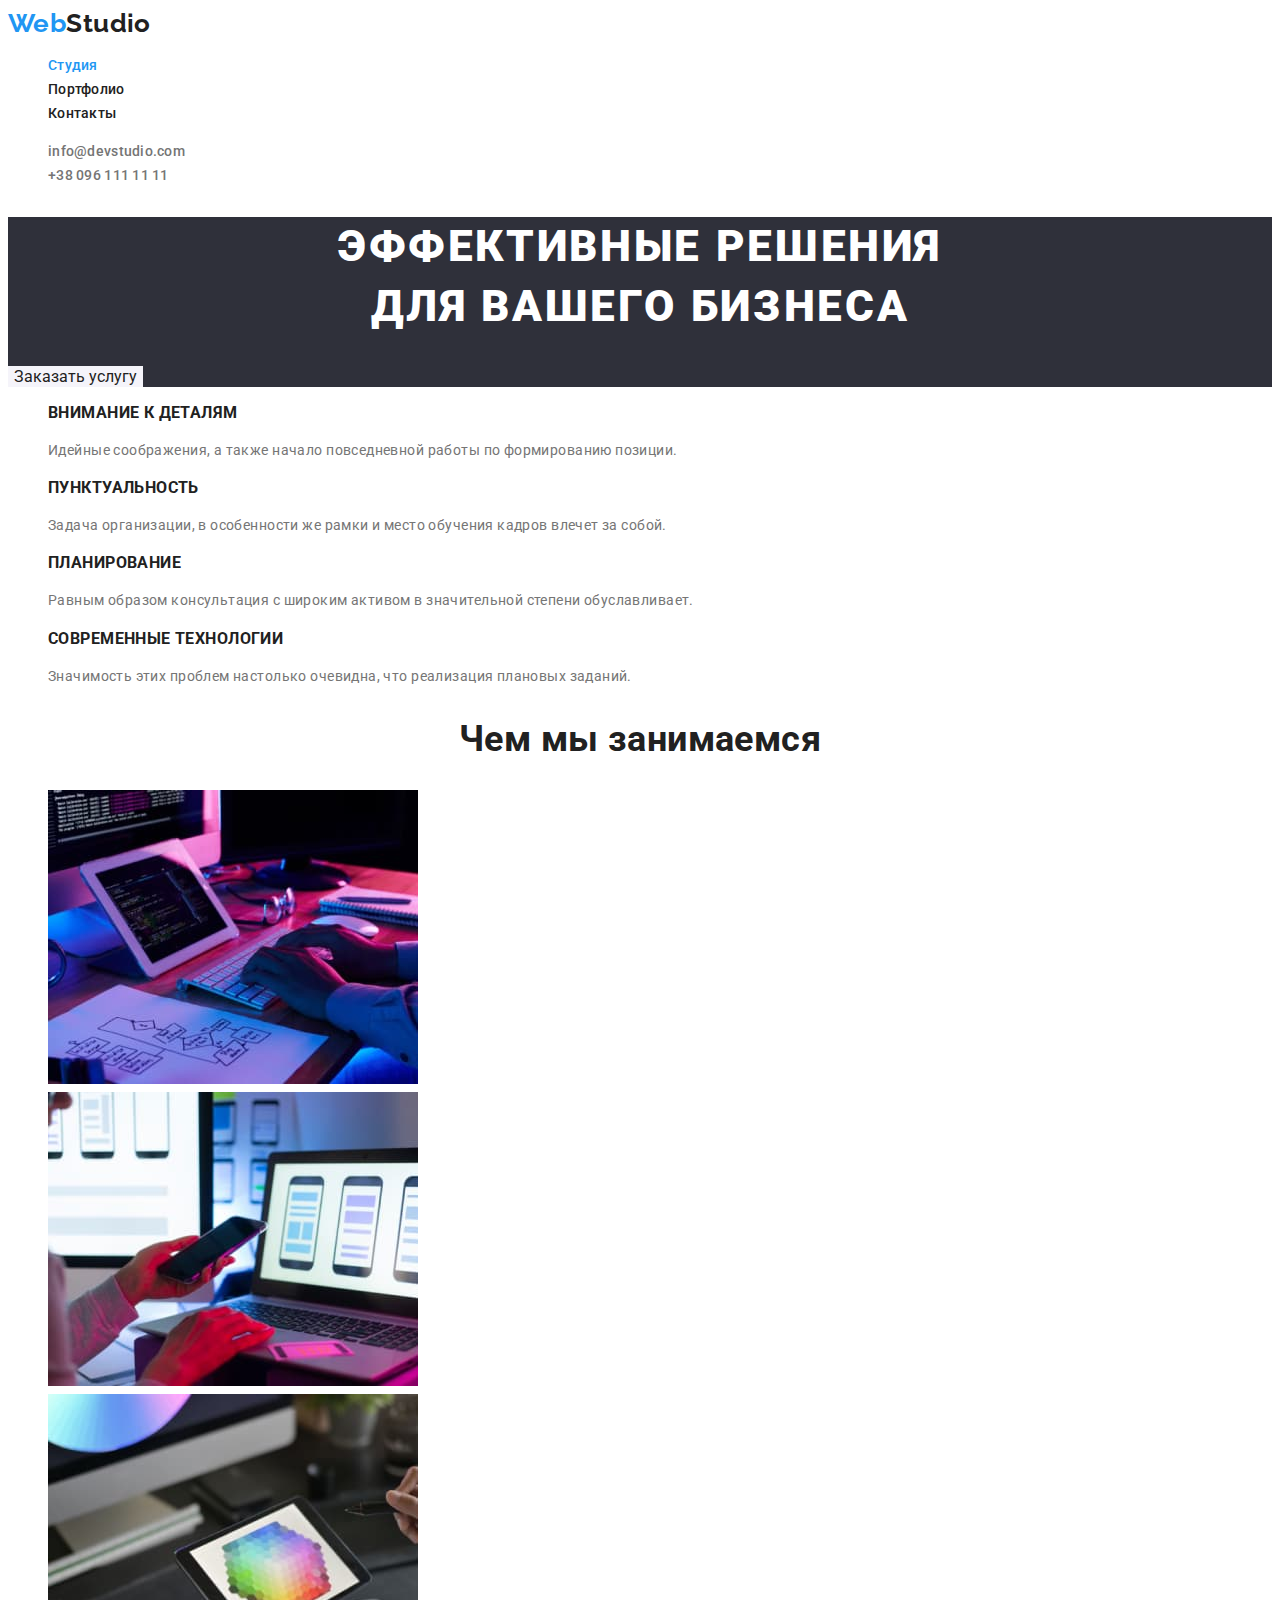
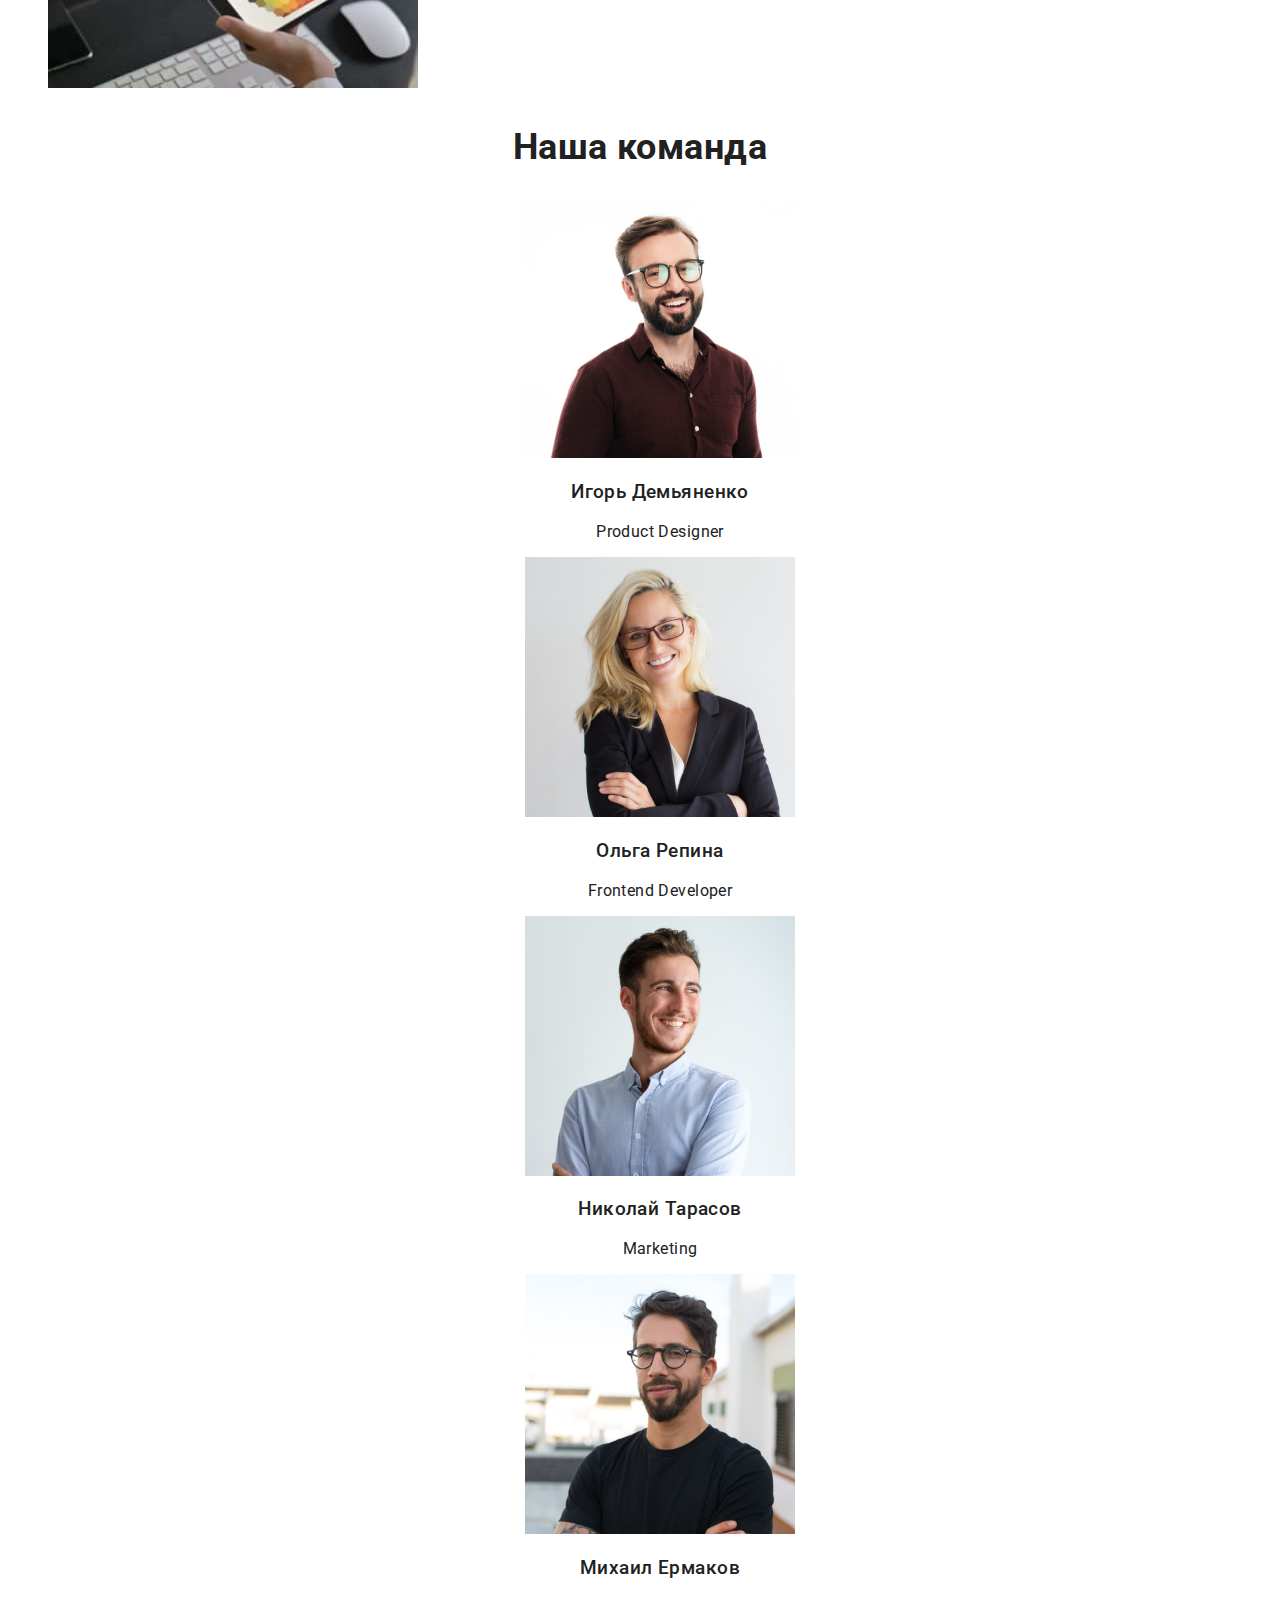
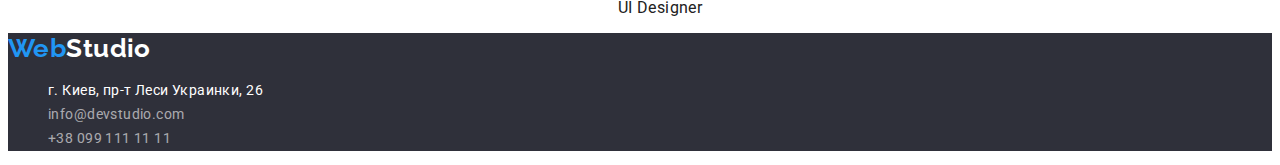
==== index.html @ 856bc5a0 "V_1" ====
<!DOCTYPE html>
<html lang="ru">
<head>
    <meta charset="UTF-8">
    <meta http-equiv="X-UA-Compatible" content="IE=edge">
    <meta name="viewport" content="width=device-width, initial-scale=1.0">
    <link rel="stylesheet" href="https://cdnjs.cloudflare.com/ajax/libs/modern-normalize/1.0.0/modern-normalize.min.css"
          integrity="sha512-ISS7cAi1PEhQ8jnbJpJZMd29NlhNj4AWYyLOSp2CE/CsHxTCu+r+t0D2yoJudVrd0/8fTVPUVDzY5Tvli75u/g=="
          crossorigin="anonymous" />
    <link rel="preconnect" href="https://fonts.gstatic.com">
    <link href="https://fonts.googleapis.com/css2?family=Raleway:wght@700&family=Roboto:wght@400;500;700;900&display=swap"
        rel="stylesheet">
    <link rel="stylesheet" href="./css/styles.css" />
    <title>Главная</title>
</head>

<body>
    <header class="site-nav"> <!-- Шапка страницы -->
        <nav> <!-- Навигация -->
            <a class="logo" href="./index.html">
                Web<span class="logo-title">Studio</span>
            </a>
            <ul class="list">
                <li><a class="link current" href="./">Студия</a></li>
                <li><a class="link" href="./portfolio.html">Портфолио</a></li>
                <li><a class="link" href="./">Контакты</a></li>
            </ul>
        </nav>
        
        <ul class="contact list">
            <li><a class="link" href="mailto:info@devstudio.com">info@devstudio.com</a></li>
            <li><a class="link" href="tel:+380961111111">+38 096 111 11 11</a></li>
        </ul>
    </header>

    <div> <!--Герой-->
        <section class="hero">
            <h1 class="hero-title">Эффективные решения<br>для вашего бизнеса</h1>
            <button class="btn btn-main" type="button">Заказать услугу</button>
        </section>
    </div>
      
    <!-- Уникальный контент страницы -->
    <main>
        <section class="section"> <!--Особенности-->       
            <h2 class="section-title visually-hidden">Особенности</h2>
            <!--С помощью стилей потом скроем-->
            <ul class="feature-list list">
                <li>
                    <h3 class="title">Внимание к деталям</h3>
                    <p>Идейные соображения, а также
                        начало повседневной работы по
                        формированию позиции.
                    </p>
                </li>
                <li>
                    <h3 class="title">Пунктуальность</h3>
                    <p>Задача организации, в особенности
                        же рамки и место обучения кадров
                        влечет за собой.
                    </p>
                </li>
                <li>
                    <h3 class="title">Планирование</h3>
                    <p>Равным образом консультация с
                        широким активом в значительной
                        степени обуславливает.
                    </p>
                </li>
                <li>
                    <h3 class="title">Современные технологии</h3>
                    <p>Значимость этих проблем настолько
                        очевидна, что реализация плановых
                        заданий.
                    </p>
                </li>
            </ul>
        </section>
        
        <section class="section"> <!--Чем мы занимаемся-->
            <h2 class="section-title">Чем мы занимаемся</h2>
            <ul class="list"> <!--class="doing-list"-->
                <li>
                    <img src="./images/main/dev.jpg" alt="Разработка" width="370">
                </li>
                <li>
                    <img src="./images/main/mob.jpg" alt="Отладка" width="370">
                </li>
                <li>
                    <img src="./images/main/dis.jpg" alt="Дизайн" width="370">
                </li>
            </ul>
        </section>
        
        <section class="section"> <!--Наша команда-->
            <h2 class="section-title">Наша команда</h2>
            <ul class="team-list  list">
                <li>
                    <img src="./images/main/product_designer.jpg" alt="Игорь Демьяненко Product Designer" width="270">
                    <h3 class="title">Игорь Демьяненко</h3>
                    <p>Product Designer</p>
                </li>
                <li>
                    <img src="./images/main/frontend_developer.jpg" alt="Ольга Репина Frontend Developer" width="270">
                    <h3 class="title">Ольга Репина</h3>
                    <p>Frontend Developer</p>
                </li>
                <li>
                    <img src="./images/main/marketing.jpg" alt="Николай Тарасов Marketing" width="270">
                    <h3 class="title">Николай Тарасов</h3>
                    <p>Marketing</p>
                </li>
                <li>
                    <img src="./images/main/ui_designer.jpg" alt="Михаил Ермаков UI Designer" width="270">
                    <h3 class="title">Михаил Ермаков</h3>
                    <p>UI Designer</p>
                </li>
            </ul>
        </section>
    </main>

    <!-- Подвал страницы -->
    <footer class="footer">
        <a class="logo" href="./index.html">
            Web<span class="footer-logo-title">Studio</span>
        </a>
        <address class="addr-title">
            <ul class="list">
                <li>г. Киев, пр-т Леси Украинки, 26</li>
                <li><a class="link foot-link" href="mailto:info@devstudio.com">info@devstudio.com</a></li>
                <li><a class="link foot-link" href="tel:+380991111111">+38 099 111 11 11</a></li>
            </ul>
        </address>
    </footer>
</body>
</html>
---- css/styles.css ----
/* основной цвет текста #212121 */
/* вторичный цвет текста #757575 */
/* белый цвет на Кнопке #FFFFFF */
/* акцент #2196F3 */
/* вторичный цвет фона #F5F4FA */
:root {
  --primary-text-color: #212121;
  --hero-text-color: #ffffff;
  --hero-bg-color: #2f303a;
  --secondary-text-color: #757575;
  --accent-color: #2196f3;
  --secondary-bg-color: #f5f4fa;
}

/* Основное тело страницы */
body {
  background-color: #ffffff;
  font-family: 'Roboto', sans-serif;
  font-style: normal;
  font-weight: 400;
  font-size: 14px;
  line-height: 1.71;
  letter-spacing: 0.03em;
  color: var(--primary-text-color);
}
/* Списки без стандартных точек */
.list {
  list-style: none;
}
/* визуальное скрытие */
.visually-hidden {
  position: absolute !important;
  clip: rect(1px 1px 1px 1px);
  clip: rect(1px, 1px, 1px, 1px);
  padding: 0 !important;
  border: 0 !important;
  height: 1px !important;
  width: 1px !important;
  overflow: hidden;
}

/* logo */
.logo {
  text-decoration: none;
  font-family: 'Raleway', sans-serif;
  font-weight: 700;
  font-size: 26px;
  line-height: 1.19;
  color: var(--accent-color);
}
.logo-title {
  color: var(--primary-text-color);
}

/* Навигация */
.site-nav .link {
  text-decoration: none;
  font-weight: 500;
  line-height: 1.14;
  letter-spacing: 0.02em;
  color: var(--primary-text-color);
}
.site-nav .current,
.site-nav .link:hover,
.site-nav .link:focus {
  color: var(--accent-color);
}
/* contacts */
.contact .link {
  color: var(--secondary-text-color);
}

/* hero */
.hero {
  background-color: var(--hero-bg-color);
}
.hero-title {
  font-weight: 900;
  font-size: 44px;
  line-height: 1.36;
  text-align: center;
  letter-spacing: 0.06em;
  text-transform: uppercase;
  color: var(--hero-text-color);
}
/* button */
.btn {
  background-color: var(--secondary-bg-color);
  font-family: inherit;
  font-size: 16px;
  display: flex;
  align-items: center;
  text-align: center;
  color: var(--primary-text-color);
  border: none;
}
.btn:hover,
.btn:focus {
  background-color: var(--accent-color);
  color: var(--hero-text-color);
  cursor: pointer;
}
.btn .btn-main {
  font-weight: 700;
  line-height: 1.87;
  letter-spacing: 0.06em;
}
.btn .btn-portfolio {
  font-weight: 500;
  line-height: 1.62;
}

/* section */
.section-title {
  font-weight: 700;
  font-size: 36px;
  line-height: 1.17;
  text-align: center;
  color: var(--primary-text-color);
}

/* features */
.feature-list {
  color: var(--secondary-text-color);
}
.feature-list .title {
  font-weight: 700;
  /*font-size: 14px;*/
  line-height: 1.14;
  text-transform: uppercase;
  color: var(--primary-text-color);
}

/* team */
.team-list {
  font-size: 16px;
  line-height: 1.19;
  text-align: center;
}
.team-list .title {
  font-weight: 500;
  color: var(--primary-text-color);
}
/* порфолио карточки*/
.portfolio-list {
  font-size: 16px;
  line-height: 1.875;
  color: var(--secondary-text-color);
}
.portfolio-list .title {
  font-weight: 700;
  font-size: 18px;
  line-height: 2;
  letter-spacing: 0.06em;
  color: var(--primary-text-color);
}

/* footer */
.footer {
  background-color: var(--hero-bg-color);
}
.footer-logo-title {
  color: var(--hero-text-color);
}
.footer .addr-title {
  color: var(--hero-text-color);
  font-style: normal;
}
.footer .foot-link {
  text-decoration: none;
  color: rgba(255, 255, 255, 0.6);
}
.addr-title .link:hover,
.addr-title .link:focus {
  color: var(--accent-color);
}
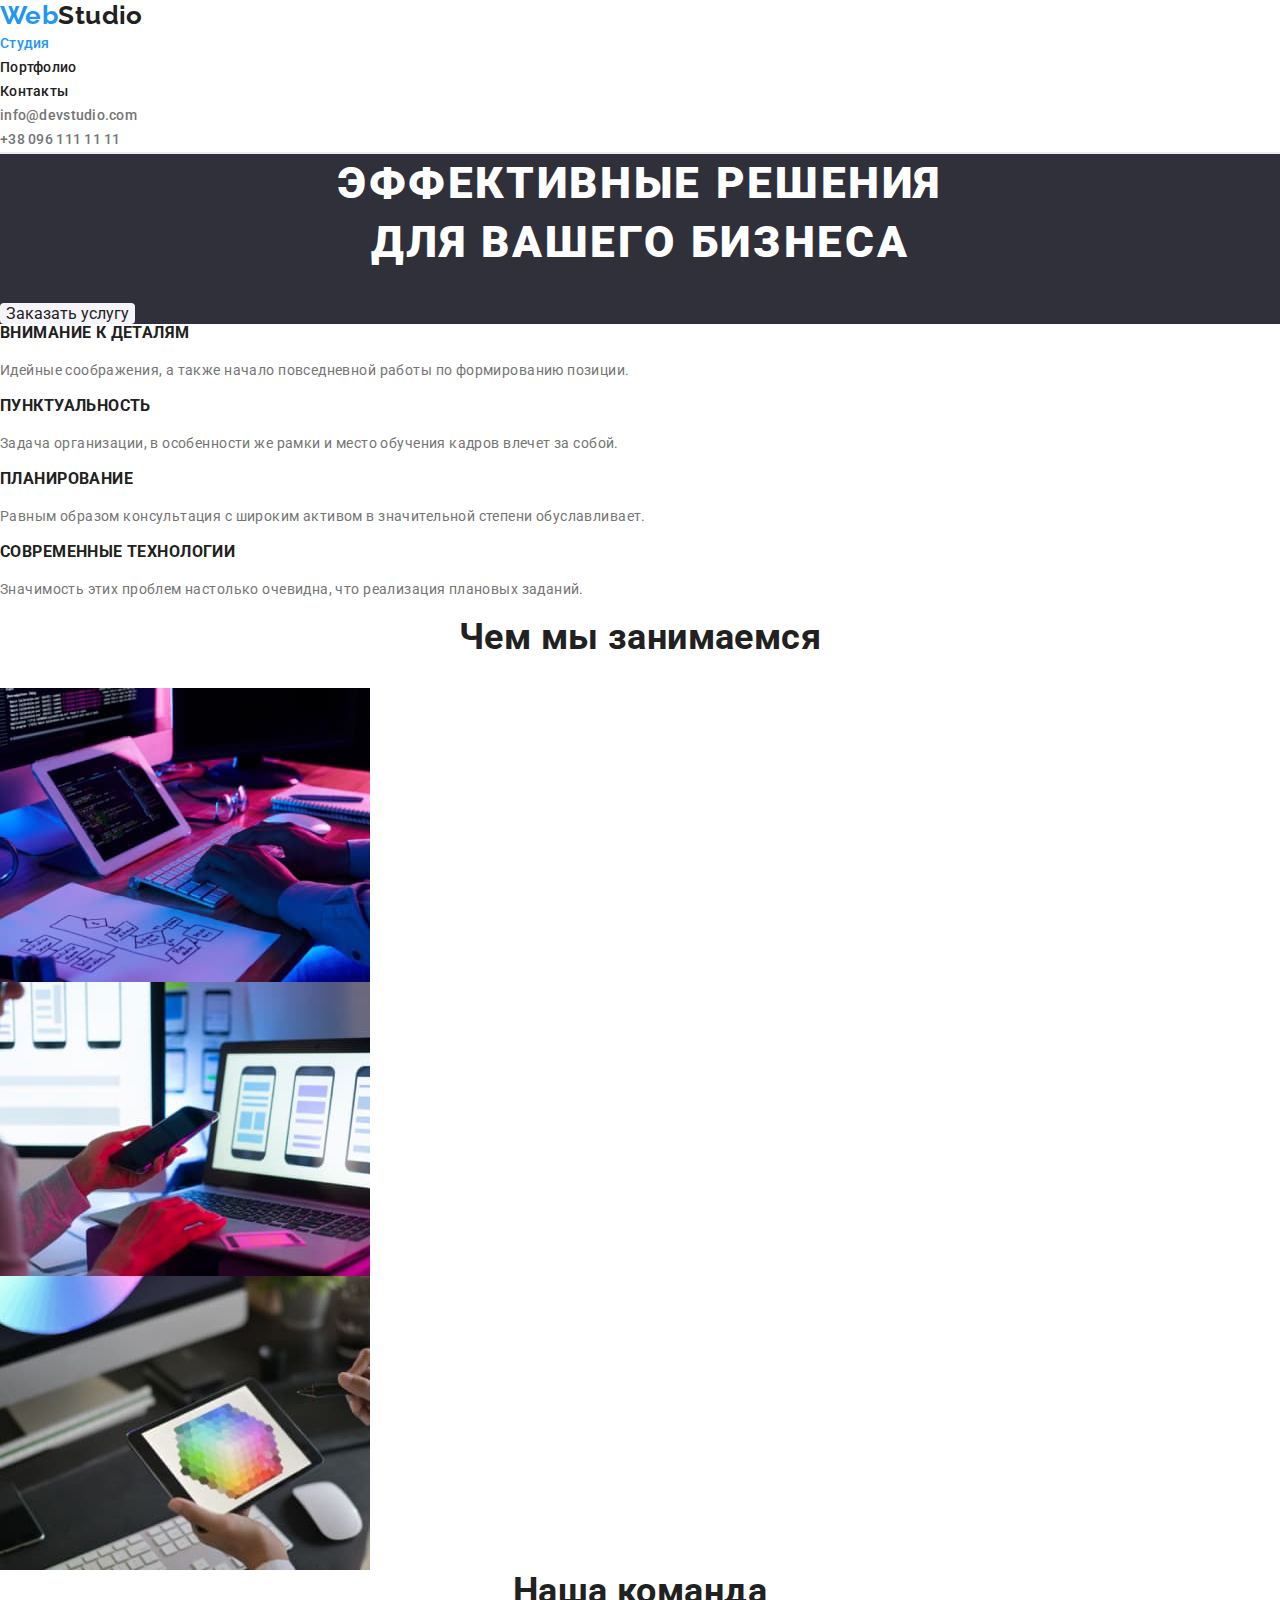
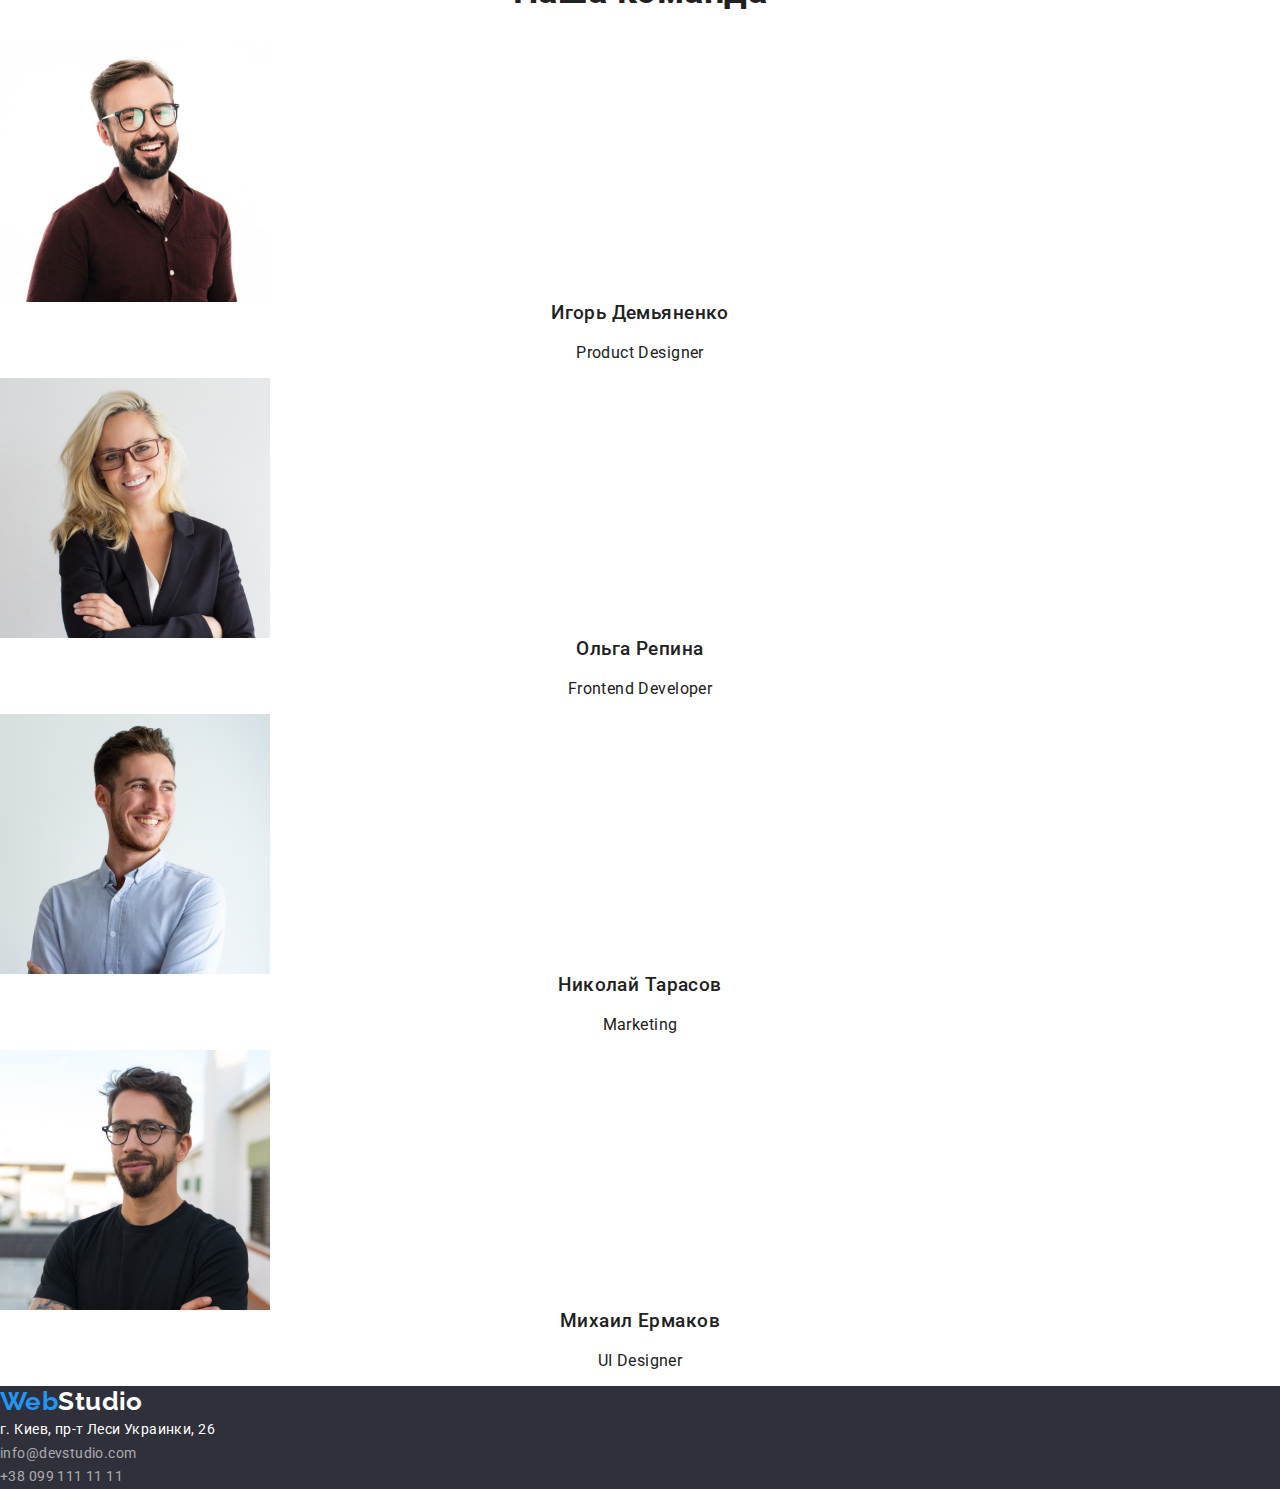
==== commit 7f688994: "Добавляет контейнер" ====
--- a/index.html
+++ b/index.html
@@ -16,121 +16,137 @@
 
 <body>
     <header class="site-nav"> <!-- Шапка страницы -->
-        <nav> <!-- Навигация -->
-            <a class="logo" href="./index.html">
-                Web<span class="logo-title">Studio</span>
-            </a>
-            <ul class="list">
-                <li><a class="link current" href="./">Студия</a></li>
-                <li><a class="link" href="./portfolio.html">Портфолио</a></li>
-                <li><a class="link" href="./">Контакты</a></li>
+        <div class="container">
+            <nav> <!-- Навигация -->
+                <a class="logo" href="./index.html">
+                    Web<span class="logo-title">Studio</span>
+                </a>
+                <ul class="list">
+                    <li><a class="link current" href="./">Студия</a></li>
+                    <li><a class="link" href="./portfolio.html">Портфолио</a></li>
+                    <li><a class="link" href="./">Контакты</a></li>
+                </ul>
+            </nav>
+            
+            <ul class="contact list">
+                <li><a class="link" href="mailto:info@devstudio.com">info@devstudio.com</a></li>
+                <li><a class="link" href="tel:+380961111111">+38 096 111 11 11</a></li>
             </ul>
-        </nav>
-        
-        <ul class="contact list">
-            <li><a class="link" href="mailto:info@devstudio.com">info@devstudio.com</a></li>
-            <li><a class="link" href="tel:+380961111111">+38 096 111 11 11</a></li>
-        </ul>
+        </div>    
+        <div class="line"></div>
     </header>
+    
 
-    <div> <!--Герой-->
+    <!--<div class="container">--> <!--Герой-->
         <section class="hero">
-            <h1 class="hero-title">Эффективные решения<br>для вашего бизнеса</h1>
-            <button class="btn btn-main" type="button">Заказать услугу</button>
+            <div class="container">
+                <h1 class="hero-title">Эффективные решения<br>для вашего бизнеса</h1>
+                <button class="btn btn-main" type="button">Заказать услугу</button>
+            </div>
+            
         </section>
-    </div>
+    <!--</div> -->
       
     <!-- Уникальный контент страницы -->
     <main>
         <section class="section"> <!--Особенности-->       
-            <h2 class="section-title visually-hidden">Особенности</h2>
-            <!--С помощью стилей потом скроем-->
-            <ul class="feature-list list">
-                <li>
-                    <h3 class="title">Внимание к деталям</h3>
-                    <p>Идейные соображения, а также
-                        начало повседневной работы по
-                        формированию позиции.
-                    </p>
-                </li>
-                <li>
-                    <h3 class="title">Пунктуальность</h3>
-                    <p>Задача организации, в особенности
-                        же рамки и место обучения кадров
-                        влечет за собой.
-                    </p>
-                </li>
-                <li>
-                    <h3 class="title">Планирование</h3>
-                    <p>Равным образом консультация с
-                        широким активом в значительной
-                        степени обуславливает.
-                    </p>
-                </li>
-                <li>
-                    <h3 class="title">Современные технологии</h3>
-                    <p>Значимость этих проблем настолько
-                        очевидна, что реализация плановых
-                        заданий.
-                    </p>
-                </li>
-            </ul>
+            <div class="container">
+                <h2 class="section-title visually-hidden">Особенности</h2>
+                <!--С помощью стилей потом скроем-->
+                <ul class="feature-list list">
+                    <li>
+                        <h3 class="title">Внимание к деталям</h3>
+                        <p>Идейные соображения, а также
+                            начало повседневной работы по
+                            формированию позиции.
+                        </p>
+                    </li>
+                    <li>
+                        <h3 class="title">Пунктуальность</h3>
+                        <p>Задача организации, в особенности
+                            же рамки и место обучения кадров
+                            влечет за собой.
+                        </p>
+                    </li>
+                    <li>
+                        <h3 class="title">Планирование</h3>
+                        <p>Равным образом консультация с
+                            широким активом в значительной
+                            степени обуславливает.
+                        </p>
+                    </li>
+                    <li>
+                        <h3 class="title">Современные технологии</h3>
+                        <p>Значимость этих проблем настолько
+                            очевидна, что реализация плановых
+                            заданий.
+                        </p>
+                    </li>
+                </ul>
+            </div>
         </section>
         
         <section class="section"> <!--Чем мы занимаемся-->
-            <h2 class="section-title">Чем мы занимаемся</h2>
-            <ul class="list"> <!--class="doing-list"-->
-                <li>
-                    <img src="./images/main/dev.jpg" alt="Разработка" width="370">
-                </li>
-                <li>
-                    <img src="./images/main/mob.jpg" alt="Отладка" width="370">
-                </li>
-                <li>
-                    <img src="./images/main/dis.jpg" alt="Дизайн" width="370">
-                </li>
-            </ul>
+            <div class="container">
+                <h2 class="section-title">Чем мы занимаемся</h2>
+                <ul class="list">
+                    <!--class="doing-list"-->
+                    <li>
+                        <img src="./images/main/dev.jpg" alt="Разработка" width="370">
+                    </li>
+                    <li>
+                        <img src="./images/main/mob.jpg" alt="Отладка" width="370">
+                    </li>
+                    <li>
+                        <img src="./images/main/dis.jpg" alt="Дизайн" width="370">
+                    </li>
+                </ul>
+            </div>
         </section>
         
-        <section class="section"> <!--Наша команда-->
-            <h2 class="section-title">Наша команда</h2>
-            <ul class="team-list  list">
-                <li>
-                    <img src="./images/main/product_designer.jpg" alt="Игорь Демьяненко Product Designer" width="270">
-                    <h3 class="title">Игорь Демьяненко</h3>
-                    <p>Product Designer</p>
-                </li>
-                <li>
-                    <img src="./images/main/frontend_developer.jpg" alt="Ольга Репина Frontend Developer" width="270">
-                    <h3 class="title">Ольга Репина</h3>
-                    <p>Frontend Developer</p>
-                </li>
-                <li>
-                    <img src="./images/main/marketing.jpg" alt="Николай Тарасов Marketing" width="270">
-                    <h3 class="title">Николай Тарасов</h3>
-                    <p>Marketing</p>
-                </li>
-                <li>
-                    <img src="./images/main/ui_designer.jpg" alt="Михаил Ермаков UI Designer" width="270">
-                    <h3 class="title">Михаил Ермаков</h3>
-                    <p>UI Designer</p>
-                </li>
-            </ul>
+        <section class="section container"> <!--Наша команда-->
+            <div>
+                <h2 class="section-title">Наша команда</h2>
+                <ul class="team-list  list">
+                    <li>
+                        <img src="./images/main/product_designer.jpg" alt="Игорь Демьяненко Product Designer" width="270">
+                        <h3 class="title">Игорь Демьяненко</h3>
+                        <p>Product Designer</p>
+                    </li>
+                    <li>
+                        <img src="./images/main/frontend_developer.jpg" alt="Ольга Репина Frontend Developer" width="270">
+                        <h3 class="title">Ольга Репина</h3>
+                        <p>Frontend Developer</p>
+                    </li>
+                    <li>
+                        <img src="./images/main/marketing.jpg" alt="Николай Тарасов Marketing" width="270">
+                        <h3 class="title">Николай Тарасов</h3>
+                        <p>Marketing</p>
+                    </li>
+                    <li>
+                        <img src="./images/main/ui_designer.jpg" alt="Михаил Ермаков UI Designer" width="270">
+                        <h3 class="title">Михаил Ермаков</h3>
+                        <p>UI Designer</p>
+                    </li>
+                </ul>
+            </div>
         </section>
     </main>
 
     <!-- Подвал страницы -->
     <footer class="footer">
-        <a class="logo" href="./index.html">
-            Web<span class="footer-logo-title">Studio</span>
-        </a>
-        <address class="addr-title">
-            <ul class="list">
-                <li>г. Киев, пр-т Леси Украинки, 26</li>
-                <li><a class="link foot-link" href="mailto:info@devstudio.com">info@devstudio.com</a></li>
-                <li><a class="link foot-link" href="tel:+380991111111">+38 099 111 11 11</a></li>
-            </ul>
-        </address>
+        <div class="container">
+            <a class="logo" href="./index.html">
+                Web<span class="footer-logo-title">Studio</span>
+            </a>
+            <address class="addr-title">
+                <ul class="list">
+                    <li>г. Киев, пр-т Леси Украинки, 26</li>
+                    <li><a class="link foot-link" href="mailto:info@devstudio.com">info@devstudio.com</a></li>
+                    <li><a class="link foot-link" href="tel:+380991111111">+38 099 111 11 11</a></li>
+                </ul>
+            </address>
+        </div>
     </footer>
 </body>
 </html>--- a/css/styles.css
+++ b/css/styles.css
@@ -3,6 +3,18 @@
 /* белый цвет на Кнопке #FFFFFF */
 /* акцент #2196F3 */
 /* вторичный цвет фона #F5F4FA */
+
+/* Рекомендуется всегда подключать */
+/*Стили для box-sizing которые стоит использовать по-умолчанию*/
+html{
+  box-sizing: border-box
+}
+*,
+*::before,
+*::after{
+  box-sizing: inherit;
+}
+/* Переменные */
 :root {
   --primary-text-color: #212121;
   --hero-text-color: #ffffff;
@@ -10,10 +22,12 @@
   --secondary-text-color: #757575;
   --accent-color: #2196f3;
   --secondary-bg-color: #f5f4fa;
+  --line-color: #ECECEC;
 }
 
 /* Основное тело страницы */
 body {
+  margin: 0; /*Удаляет стандартный маржин 8пх*/
   background-color: #ffffff;
   font-family: 'Roboto', sans-serif;
   font-style: normal;
@@ -22,11 +36,34 @@
   line-height: 1.71;
   letter-spacing: 0.03em;
   color: var(--primary-text-color);
-}
+
+}
+/* Стандартный набор стилей для картинок */
+img {
+  display: block;
+  max-width: 100%;
+  height: auto;
+
+  /* Стили для обнуления верхних отступов у элементов */
+}
+h1, h2, h3, h4, h5, h6, p {
+	margin-top: 0;
+}
+
 /* Списки без стандартных точек */
+/*Класс для обнуления базовых свойств у списков (ul)*/
 .list {
-  list-style: none;
-}
+	list-style: none;
+	padding-left: 0;
+	margin: 0;
+}
+
+/*Класс для обнуления базовых свойств у ссылок*/
+.link {
+	text-decoration: none;
+	color: inherit;
+}
+
 /* визуальное скрытие */
 .visually-hidden {
   position: absolute !important;
@@ -39,6 +76,12 @@
   overflow: hidden;
 }
 
+.container{
+  width: 1200;
+  margin-left: auto;
+  margin-right: auto;
+  /*margin: 0 auto;*/ /*альтернатива двум предыдущим записям*/
+}
 /* logo */
 .logo {
   text-decoration: none;
@@ -62,23 +105,29 @@
 }
 .site-nav .current,
 .site-nav .link:hover,
-.site-nav .link:focus {
+.site-nav .link:focus,
+.addr-title .link:hover,
+.addr-title .link:focus {
   color: var(--accent-color);
 }
 /* contacts */
 .contact .link {
   color: var(--secondary-text-color);
 }
-
+/* line */
+.line{
+  border: 1px solid var(--line-color);
+}
 /* hero */
 .hero {
+  text-align: center;
   background-color: var(--hero-bg-color);
 }
 .hero-title {
   font-weight: 900;
   font-size: 44px;
   line-height: 1.36;
-  text-align: center;
+  /*text-align: center;*/
   letter-spacing: 0.06em;
   text-transform: uppercase;
   color: var(--hero-text-color);
@@ -90,9 +139,11 @@
   font-size: 16px;
   display: flex;
   align-items: center;
-  text-align: center;
-  color: var(--primary-text-color);
+  /*text-align: center;*/
+  color: var(--primary-text-color);
+  /*position: absolute;*/
   border: none;
+  border-radius: 4px;
 }
 .btn:hover,
 .btn:focus {
@@ -125,7 +176,6 @@
 }
 .feature-list .title {
   font-weight: 700;
-  /*font-size: 14px;*/
   line-height: 1.14;
   text-transform: uppercase;
   color: var(--primary-text-color);
@@ -170,7 +220,3 @@
   text-decoration: none;
   color: rgba(255, 255, 255, 0.6);
 }
-.addr-title .link:hover,
-.addr-title .link:focus {
-  color: var(--accent-color);
-}
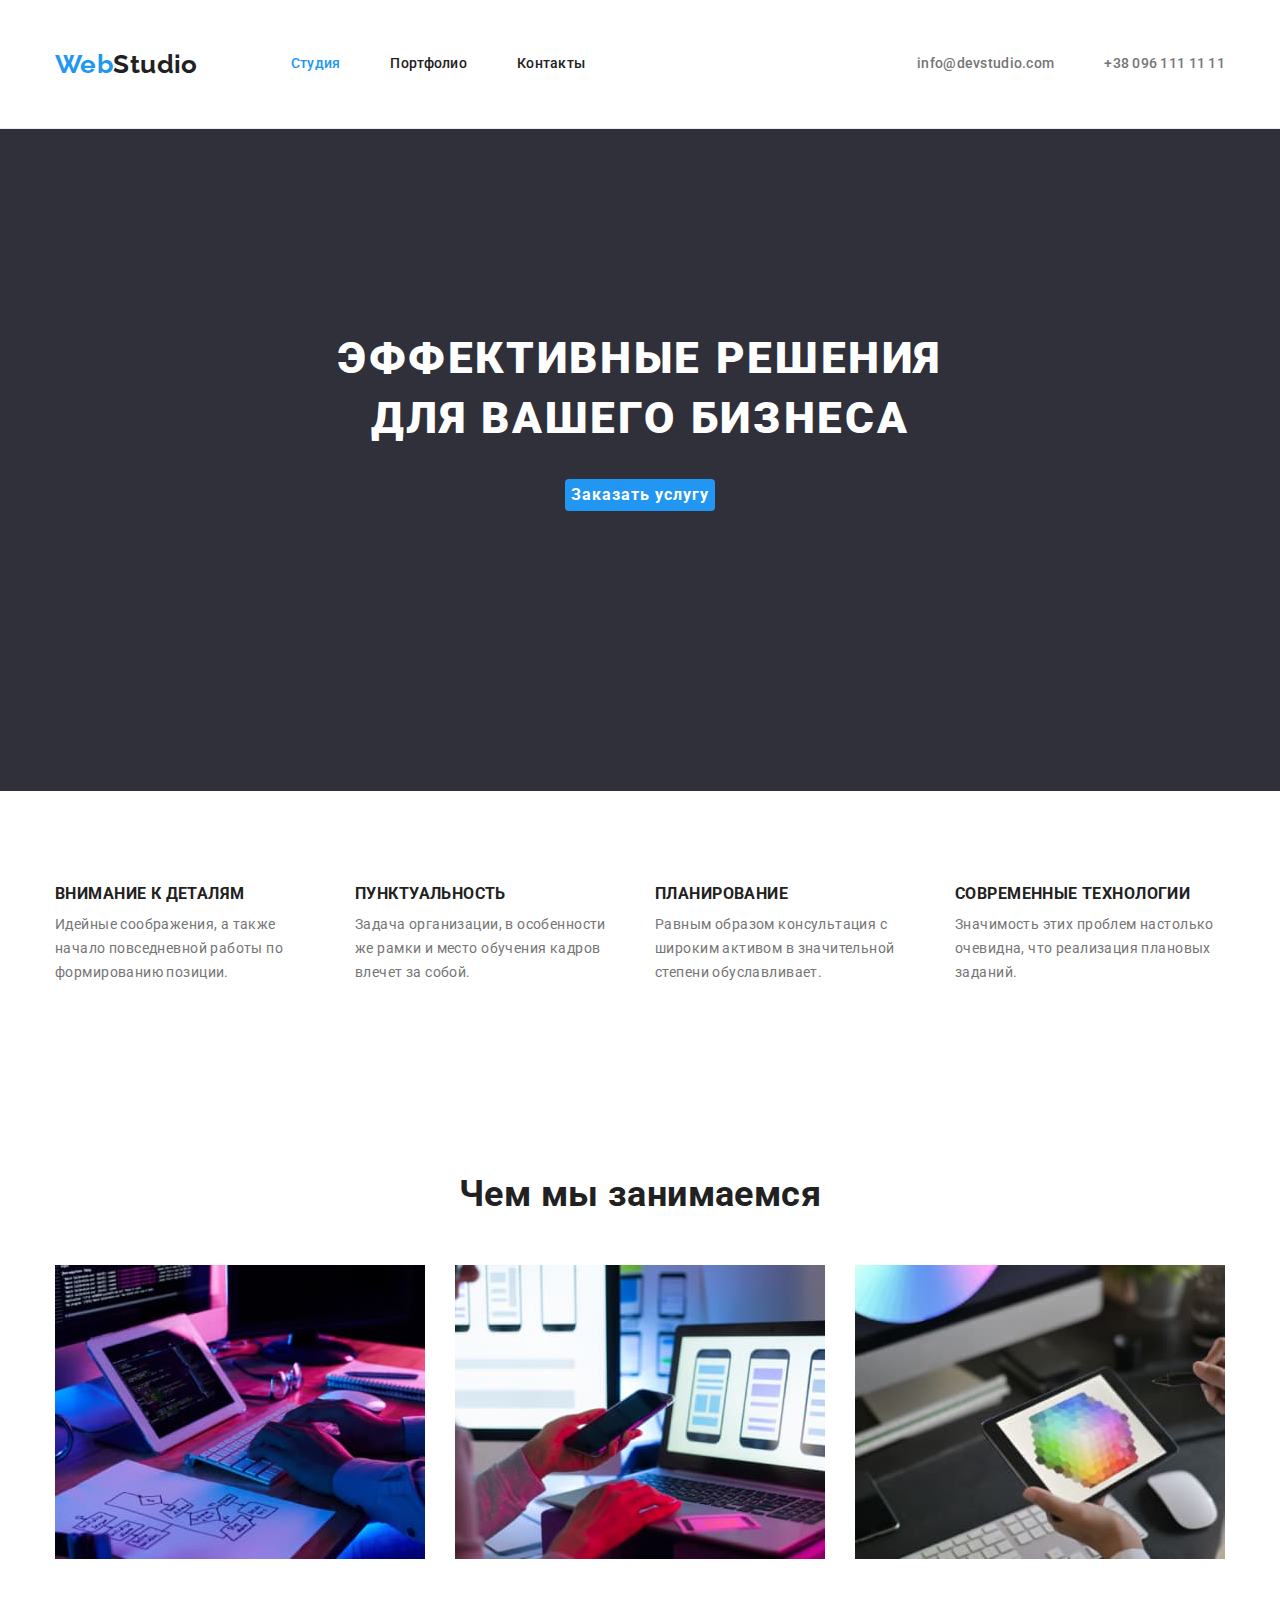
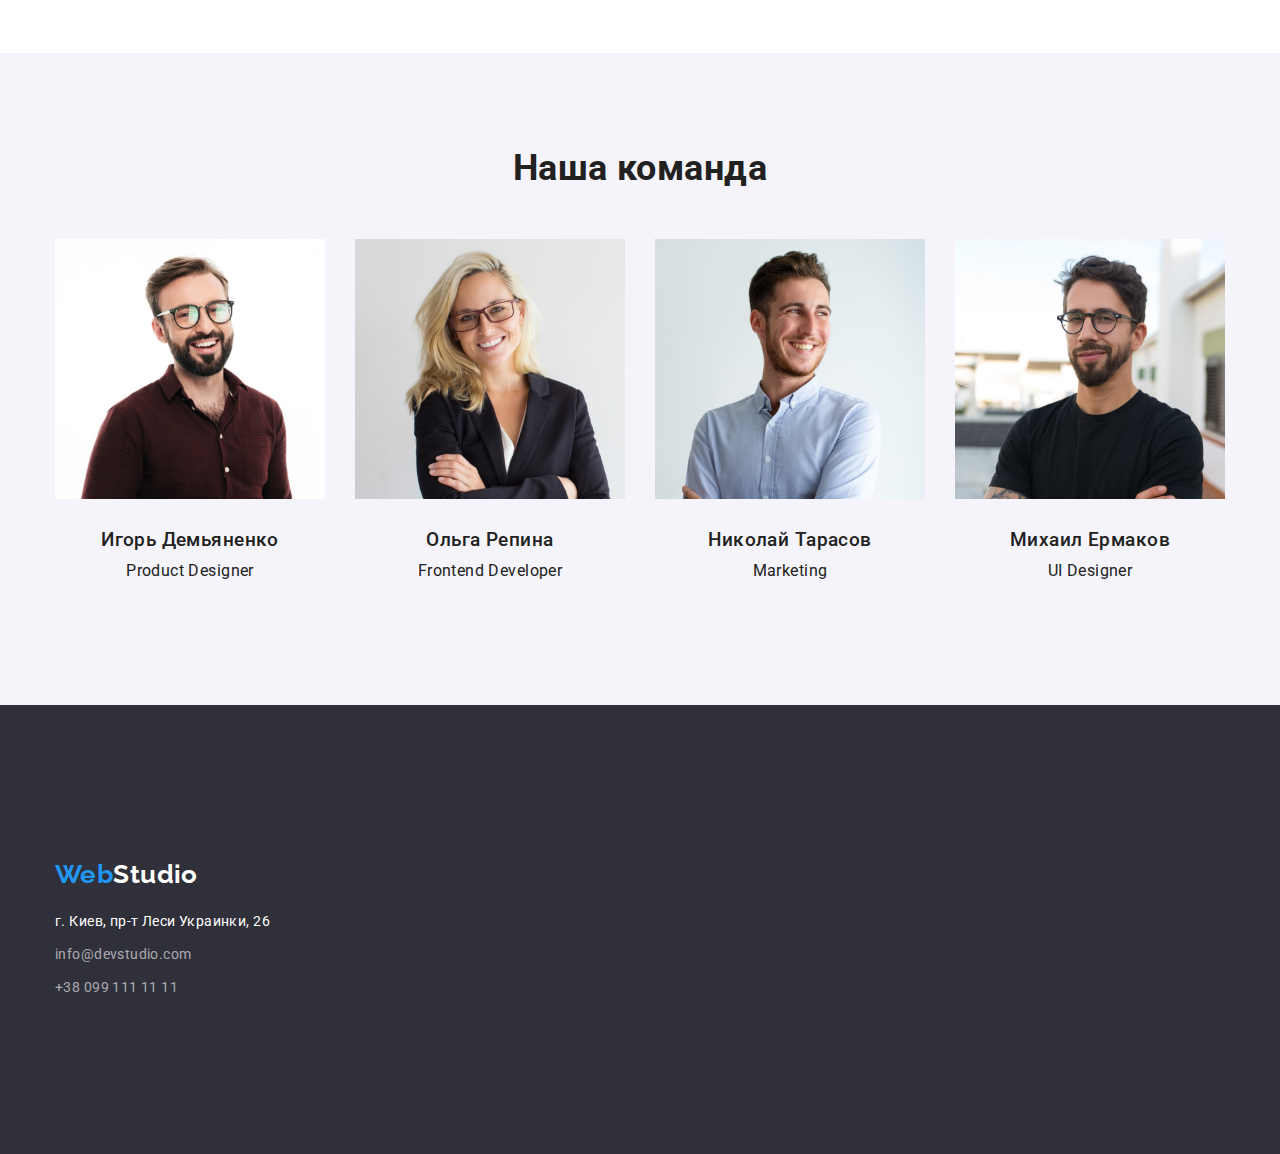
==== commit a425b333: "Все стили hw-03" ====
--- a/index.html
+++ b/index.html
@@ -17,35 +17,32 @@
 <body>
     <header class="site-nav"> <!-- Шапка страницы -->
         <div class="container">
-            <nav> <!-- Навигация -->
+            <nav class="navigation"> <!-- Навигация -->
                 <a class="logo" href="./index.html">
                     Web<span class="logo-title">Studio</span>
                 </a>
-                <ul class="list">
-                    <li><a class="link current" href="./">Студия</a></li>
-                    <li><a class="link" href="./portfolio.html">Портфолио</a></li>
-                    <li><a class="link" href="./">Контакты</a></li>
+                <ul class="list menu">
+                    <li class="menu-item"><a class="link menu-link current" href="./">Студия</a></li>
+                    <li class="menu-item"><a class="link menu-link" href="./portfolio.html">Портфолио</a></li>
+                    <li class="menu-item"><a class="link menu-link" href="./">Контакты</a></li>
                 </ul>
             </nav>
             
-            <ul class="contact list">
-                <li><a class="link" href="mailto:info@devstudio.com">info@devstudio.com</a></li>
-                <li><a class="link" href="tel:+380961111111">+38 096 111 11 11</a></li>
+            <ul class="contact list menu">
+                <li class="menu-item"><a class="link" href="mailto:info@devstudio.com">info@devstudio.com</a></li>
+                <li class="menu-item"><a class="link" href="tel:+380961111111">+38 096 111 11 11</a></li>
             </ul>
         </div>    
-        <div class="line"></div>
     </header>
     
 
-    <!--<div class="container">--> <!--Герой-->
-        <section class="hero">
-            <div class="container">
-                <h1 class="hero-title">Эффективные решения<br>для вашего бизнеса</h1>
-                <button class="btn btn-main" type="button">Заказать услугу</button>
-            </div>
-            
-        </section>
-    <!--</div> -->
+     <!--Герой-->
+    <section class="hero">
+        <!-- <div class="hero-content"> -->
+        <h1 class="hero-title">Эффективные решения <br>для вашего бизнеса</h1>
+        <button class="btn btn-main" type="button">Заказать услугу</button>    
+        <!-- </div> -->
+    </section>
       
     <!-- Уникальный контент страницы -->
     <main>
@@ -54,28 +51,28 @@
                 <h2 class="section-title visually-hidden">Особенности</h2>
                 <!--С помощью стилей потом скроем-->
                 <ul class="feature-list list">
-                    <li>
+                    <li class="list-item">
                         <h3 class="title">Внимание к деталям</h3>
                         <p>Идейные соображения, а также
                             начало повседневной работы по
                             формированию позиции.
                         </p>
                     </li>
-                    <li>
+                    <li class="list-item">
                         <h3 class="title">Пунктуальность</h3>
                         <p>Задача организации, в особенности
                             же рамки и место обучения кадров
                             влечет за собой.
                         </p>
                     </li>
-                    <li>
+                    <li class="list-item">
                         <h3 class="title">Планирование</h3>
                         <p>Равным образом консультация с
                             широким активом в значительной
                             степени обуславливает.
                         </p>
                     </li>
-                    <li>
+                    <li class="list-item">
                         <h3 class="title">Современные технологии</h3>
                         <p>Значимость этих проблем настолько
                             очевидна, что реализация плановых
@@ -91,42 +88,50 @@
                 <h2 class="section-title">Чем мы занимаемся</h2>
                 <ul class="list">
                     <!--class="doing-list"-->
-                    <li>
+                    <li class="list-item">
                         <img src="./images/main/dev.jpg" alt="Разработка" width="370">
                     </li>
-                    <li>
+                    <li class="list-item">
                         <img src="./images/main/mob.jpg" alt="Отладка" width="370">
                     </li>
-                    <li>
+                    <li class="list-item">
                         <img src="./images/main/dis.jpg" alt="Дизайн" width="370">
                     </li>
                 </ul>
             </div>
         </section>
         
-        <section class="section container"> <!--Наша команда-->
-            <div>
+        <section class="section team"> <!--Наша команда-->
+            <div class="container">
                 <h2 class="section-title">Наша команда</h2>
                 <ul class="team-list  list">
-                    <li>
+                    <li class="list-item">
                         <img src="./images/main/product_designer.jpg" alt="Игорь Демьяненко Product Designer" width="270">
-                        <h3 class="title">Игорь Демьяненко</h3>
-                        <p>Product Designer</p>
+                        <div class="img-title">
+                            <h3 class="title">Игорь Демьяненко</h3>
+                            <p>Product Designer</p>
+                        </div>
                     </li>
-                    <li>
+                    <li class="list-item">
                         <img src="./images/main/frontend_developer.jpg" alt="Ольга Репина Frontend Developer" width="270">
-                        <h3 class="title">Ольга Репина</h3>
-                        <p>Frontend Developer</p>
+                        <div class="img-title">
+                            <h3 class="title">Ольга Репина</h3>
+                            <p>Frontend Developer</p>
+                        </div>
                     </li>
-                    <li>
+                    <li class="list-item">
                         <img src="./images/main/marketing.jpg" alt="Николай Тарасов Marketing" width="270">
-                        <h3 class="title">Николай Тарасов</h3>
-                        <p>Marketing</p>
+                        <div class="img-title">
+                            <h3 class="title">Николай Тарасов</h3>
+                            <p>Marketing</p>
+                        </div>
                     </li>
-                    <li>
+                    <li class="list-item">
                         <img src="./images/main/ui_designer.jpg" alt="Михаил Ермаков UI Designer" width="270">
-                        <h3 class="title">Михаил Ермаков</h3>
-                        <p>UI Designer</p>
+                        <div class="img-title">
+                            <h3 class="title">Михаил Ермаков</h3>
+                            <p>UI Designer</p>
+                        </div>
                     </li>
                 </ul>
             </div>
@@ -134,16 +139,16 @@
     </main>
 
     <!-- Подвал страницы -->
-    <footer class="footer">
+    <footer class="footer section">
         <div class="container">
             <a class="logo" href="./index.html">
                 Web<span class="footer-logo-title">Studio</span>
             </a>
             <address class="addr-title">
                 <ul class="list">
-                    <li>г. Киев, пр-т Леси Украинки, 26</li>
-                    <li><a class="link foot-link" href="mailto:info@devstudio.com">info@devstudio.com</a></li>
-                    <li><a class="link foot-link" href="tel:+380991111111">+38 099 111 11 11</a></li>
+                    <li class="addr-item">г. Киев, пр-т Леси Украинки, 26</li>
+                    <li class="addr-item"><a class="link foot-link" href="mailto:info@devstudio.com">info@devstudio.com</a></li>
+                    <li class="addr-item"><a class="link foot-link" href="tel:+380991111111">+38 099 111 11 11</a></li>
                 </ul>
             </address>
         </div>
--- a/css/styles.css
+++ b/css/styles.css
@@ -4,16 +4,12 @@
 /* акцент #2196F3 */
 /* вторичный цвет фона #F5F4FA */
 
-/* Рекомендуется всегда подключать */
-/*Стили для box-sizing которые стоит использовать по-умолчанию*/
-html{
-  box-sizing: border-box
-}
-*,
-*::before,
-*::after{
-  box-sizing: inherit;
-}
+/* Структура CSS:
+1. Шрифты
+2. Переменные
+3. Теги (базовые настройки и др.)
+4. Классы (общие, ...*/
+
 /* Переменные */
 :root {
   --primary-text-color: #212121;
@@ -22,7 +18,19 @@
   --secondary-text-color: #757575;
   --accent-color: #2196f3;
   --secondary-bg-color: #f5f4fa;
-  --line-color: #ECECEC;
+  --line-color: #ececec;
+  --card-border-color: #eeeeee;
+  --grid-item: 3;
+}
+/* Рекомендуется всегда подключать */
+/*Стили для box-sizing которые стоит использовать по-умолчанию*/
+html {
+  box-sizing: border-box;
+}
+*,
+*::before,
+*::after {
+  box-sizing: inherit;
 }
 
 /* Основное тело страницы */
@@ -36,32 +44,45 @@
   line-height: 1.71;
   letter-spacing: 0.03em;
   color: var(--primary-text-color);
-
 }
 /* Стандартный набор стилей для картинок */
 img {
-  display: block;
+  display: block; /*чтобы убрать отступ под картинкой ка ынлайновый элем.*/
   max-width: 100%;
   height: auto;
 
   /* Стили для обнуления верхних отступов у элементов */
 }
-h1, h2, h3, h4, h5, h6, p {
-	margin-top: 0;
+h1,
+h2,
+h3,
+h4,
+h5,
+h6,
+p,
+ul {
+  margin-top: 0;
+  margin-bottom: 0;
 }
 
 /* Списки без стандартных точек */
 /*Класс для обнуления базовых свойств у списков (ul)*/
 .list {
-	list-style: none;
-	padding-left: 0;
-	margin: 0;
-}
-
+  display: flex; /*для всех списков делает флех*/
+
+  list-style: none;
+  padding-left: 0;
+  margin-top: 0;
+  margin-bottom: 0;
+}
+/*для всех списков делает маржин*/
+.list-item:not(:last-child) {
+  margin-right: 30px;
+}
 /*Класс для обнуления базовых свойств у ссылок*/
 .link {
-	text-decoration: none;
-	color: inherit;
+  text-decoration: none;
+  color: inherit;
 }
 
 /* визуальное скрытие */
@@ -76,11 +97,44 @@
   overflow: hidden;
 }
 
-.container{
-  width: 1200;
+.container {
+  width: 1200px;
+  padding-left: 15px;
+  padding-right: 15px;
+  margin-right: auto;
   margin-left: auto;
+  /*margin: 0 auto;*/ /*альтернатива двум предыдущим записям*/
+}
+/* Выравнивание в один ряд списка навигации */
+.menu {
+  display: inline-flex;
+}
+/* отступы между эл. списка ссылок, кроме последнего */
+.menu-item:not(:last-child) {
+  margin-right: 50px;
+}
+
+.site-nav {
+  padding-top: 24px;
+  padding-bottom: 24px;
+  border-bottom: 1px solid var(--line-color);
+}
+/* Выравнивание в один ряд всех эл. хедера (навигации) */
+.site-nav .container {
+  display: flex;
+  justify-content: flex-end;
+  align-items: center;
+}
+/* Для увеличения кликабельной области ссылок в хедере  */
+.navigation {
+  display: flex;
+
+  align-items: center;
   margin-right: auto;
-  /*margin: 0 auto;*/ /*альтернатива двум предыдущим записям*/
+}
+/* Отступ для лого в хедере */
+.site-nav .logo {
+  margin-right: 93px;
 }
 /* logo */
 .logo {
@@ -97,6 +151,11 @@
 
 /* Навигация */
 .site-nav .link {
+  display: block;
+
+  padding-top: 32px;
+  padding-bottom: 32px;
+
   text-decoration: none;
   font-weight: 500;
   line-height: 1.14;
@@ -114,34 +173,34 @@
 .contact .link {
   color: var(--secondary-text-color);
 }
-/* line */
-.line{
-  border: 1px solid var(--line-color);
-}
+
 /* hero */
 .hero {
+  /* min-height: 100vh; */
+  /*min-height: 1600;*/
+  padding-top: 200px;
+  padding-bottom: 280px;
   text-align: center;
   background-color: var(--hero-bg-color);
 }
+
 .hero-title {
+  margin-bottom: 30px;
+
   font-weight: 900;
   font-size: 44px;
   line-height: 1.36;
-  /*text-align: center;*/
   letter-spacing: 0.06em;
   text-transform: uppercase;
   color: var(--hero-text-color);
 }
 /* button */
 .btn {
+  align-items: center;
   background-color: var(--secondary-bg-color);
   font-family: inherit;
   font-size: 16px;
-  display: flex;
-  align-items: center;
-  /*text-align: center;*/
-  color: var(--primary-text-color);
-  /*position: absolute;*/
+  color: var(--primary-text-color);
   border: none;
   border-radius: 4px;
 }
@@ -151,18 +210,32 @@
   color: var(--hero-text-color);
   cursor: pointer;
 }
-.btn .btn-main {
+.btn.btn-main {
   font-weight: 700;
   line-height: 1.87;
   letter-spacing: 0.06em;
+  background-color: var(--accent-color);
+  color: var(--hero-text-color);
 }
 .btn .btn-portfolio {
   font-weight: 500;
   line-height: 1.62;
 }
+.btn-list {
+  display: flex;
+  justify-content: center;
+  padding-bottom: 50px;
+}
 
 /* section */
+.section {
+  padding-top: 94px;
+  padding-bottom: 94px;
+}
+
 .section-title {
+  margin-bottom: 50px;
+
   font-weight: 700;
   font-size: 36px;
   line-height: 1.17;
@@ -174,7 +247,14 @@
 .feature-list {
   color: var(--secondary-text-color);
 }
+/* Задаёт ширину эл. списка Особенностей */
+.feature-list .list-item {
+  width: calc(100% / 12 * var(--grid-item));
+  /* max-width: 300px; */
+}
 .feature-list .title {
+  margin-bottom: 10px;
+
   font-weight: 700;
   line-height: 1.14;
   text-transform: uppercase;
@@ -182,6 +262,9 @@
 }
 
 /* team */
+.section.team {
+  background-color: var(--secondary-bg-color);
+}
 .team-list {
   font-size: 16px;
   line-height: 1.19;
@@ -191,12 +274,39 @@
   font-weight: 500;
   color: var(--primary-text-color);
 }
+.team-list .img-title {
+  padding-top: 30px;
+  padding-bottom: 30px;
+}
+.img-title .title {
+  margin-bottom: 10px;
+}
 /* порфолио карточки*/
 .portfolio-list {
+  flex-wrap: wrap;
+
   font-size: 16px;
   line-height: 1.875;
   color: var(--secondary-text-color);
 }
+
+/* отступы между эл. списка ссылок, кроме последнего */
+.portfolio-list .list-item:nth-child(3n) {
+  margin-right: 0px;
+}
+.portfolio-list .list-item {
+  margin-bottom: 30px;
+
+  flex-basis: calc((100% - 30px * (var(--grid-item) - 1)) / var(--grid-item));
+  border-bottom: 1px solid var(--card-border-color);
+}
+.portfolio-list .card-title {
+  padding: 20px 24px;
+  /* padding-bottom: 20px; */
+}
+.card-title .title {
+  margin-bottom: 4px;
+}
 .portfolio-list .title {
   font-weight: 700;
   font-size: 18px;
@@ -209,10 +319,16 @@
 .footer {
   background-color: var(--hero-bg-color);
 }
+.footer .container {
+  padding-top: 60px;
+  padding-bottom: 60px;
+}
 .footer-logo-title {
   color: var(--hero-text-color);
 }
 .footer .addr-title {
+  margin-top: 20px;
+
   color: var(--hero-text-color);
   font-style: normal;
 }
@@ -220,3 +336,9 @@
   text-decoration: none;
   color: rgba(255, 255, 255, 0.6);
 }
+.addr-title .list {
+  display: inline;
+}
+.addr-item:not(:last-child) {
+  margin-bottom: 9px;
+}
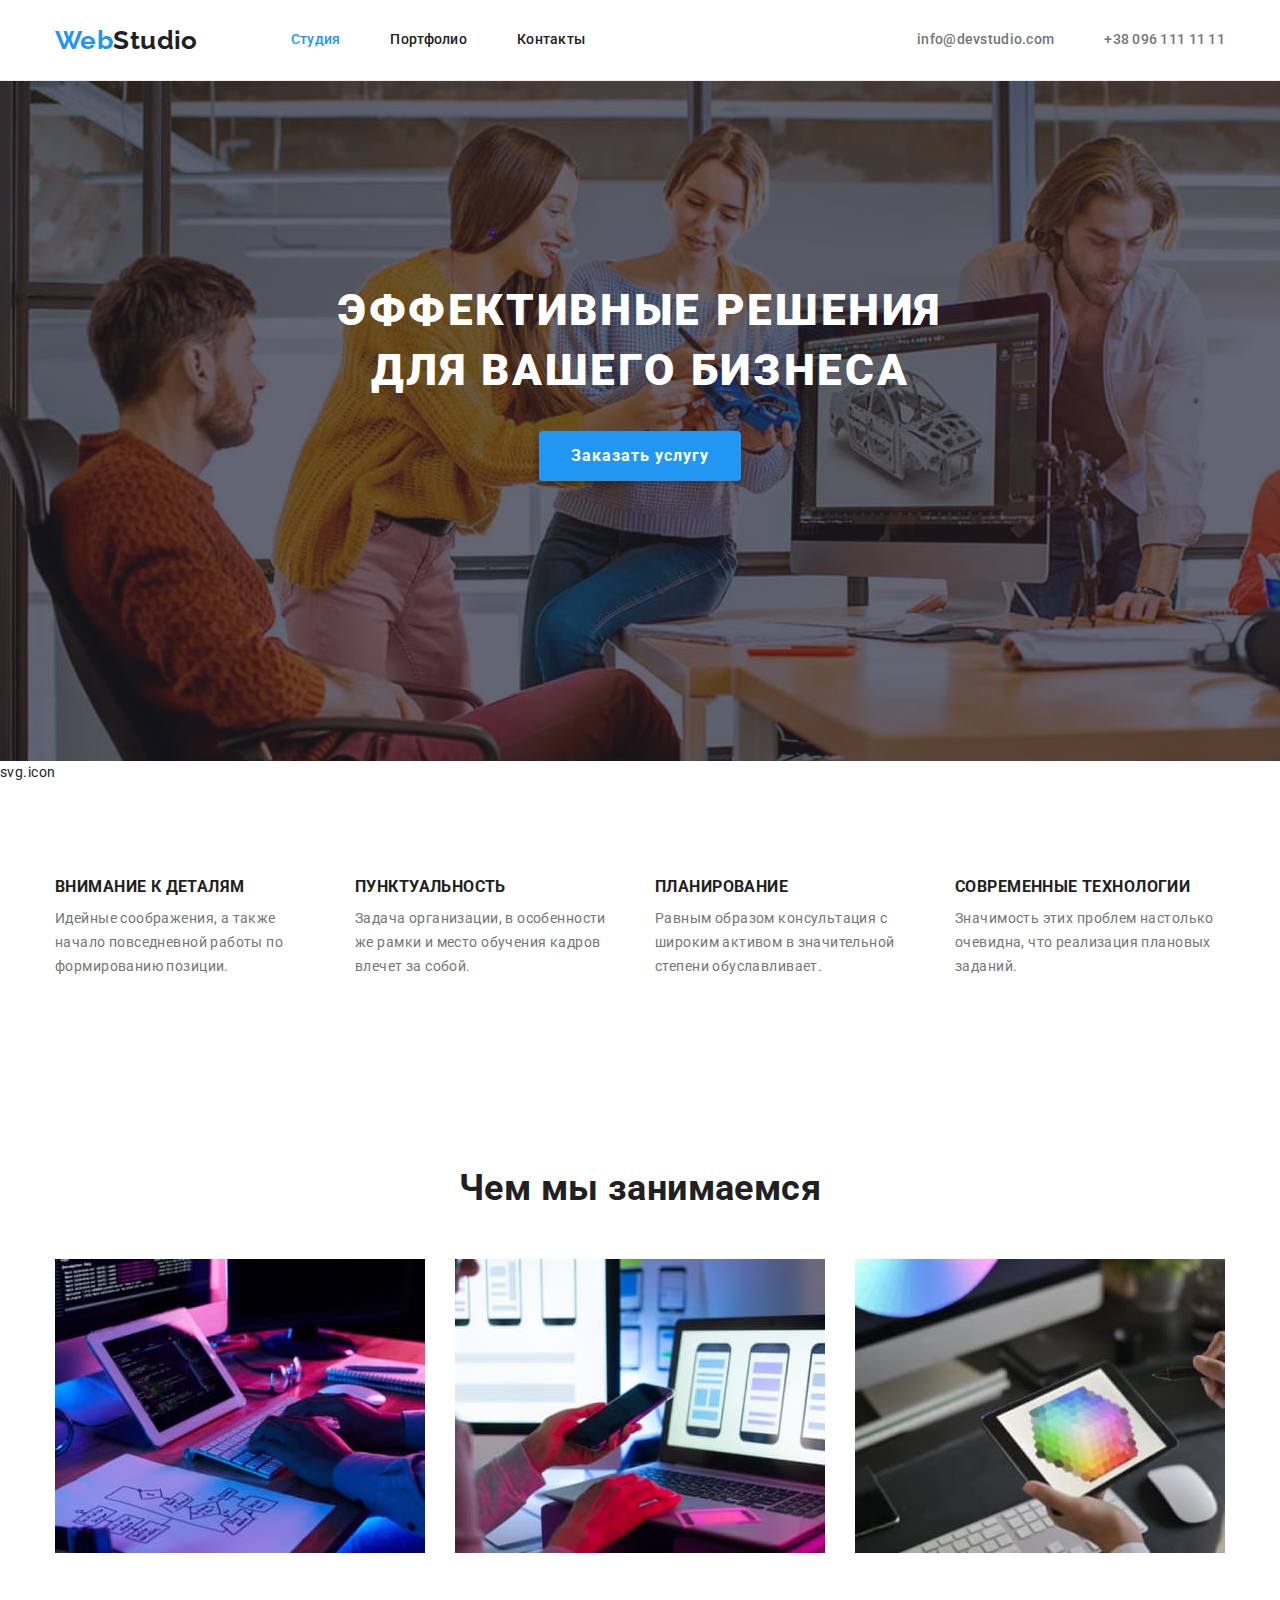
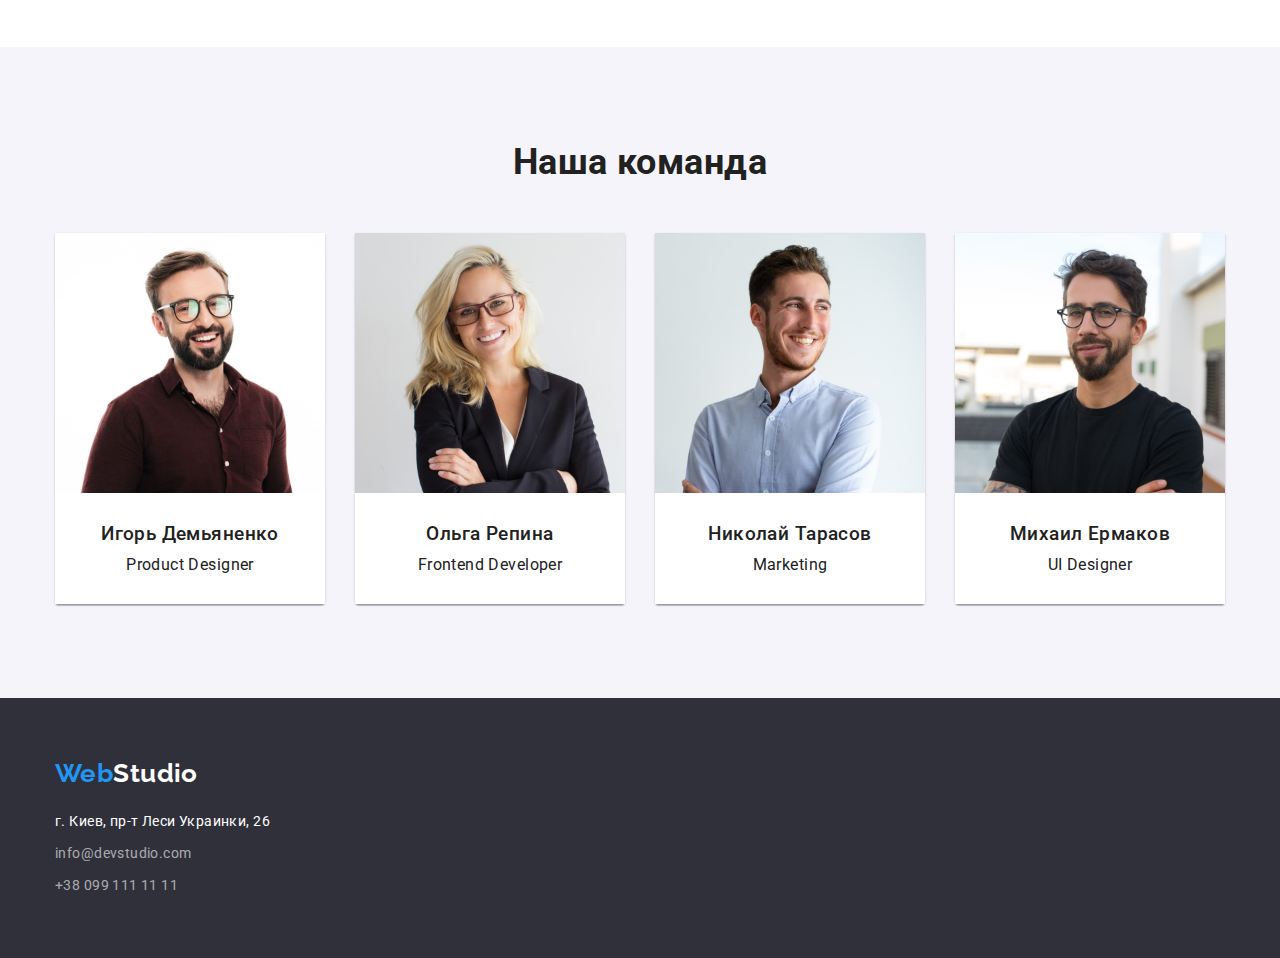
==== commit e5998b69: "Градиент на Герое, тени кнопок и карточек" ====
--- a/index.html
+++ b/index.html
@@ -43,7 +43,7 @@
         <button class="btn btn-main" type="button">Заказать услугу</button>    
         <!-- </div> -->
     </section>
-      
+    svg.icon  
     <!-- Уникальный контент страницы -->
     <main>
         <section class="section"> <!--Особенности-->       
--- a/css/styles.css
+++ b/css/styles.css
@@ -115,8 +115,8 @@
 }
 
 .site-nav {
-  padding-top: 24px;
-  padding-bottom: 24px;
+  /* padding-top: 24px;
+  padding-bottom: 24px; */
   border-bottom: 1px solid var(--line-color);
 }
 /* Выравнивание в один ряд всех эл. хедера (навигации) */
@@ -177,11 +177,18 @@
 /* hero */
 .hero {
   /* min-height: 100vh; */
-  /*min-height: 1600;*/
+  max-weigth: 1600;
   padding-top: 200px;
   padding-bottom: 280px;
   text-align: center;
   background-color: var(--hero-bg-color);
+
+  background-image: linear-gradient(to left, rgba(47, 48, 58, 0.4), rgba(47, 48, 58, 0.4)),
+    url('../images/main/overlay.jpg');
+  background-repeat: no-repeat;
+  background-size: cover;
+  background-position: left top;
+  /* background-attachment: fixed; */
 }
 
 .hero-title {
@@ -211,22 +218,34 @@
   cursor: pointer;
 }
 .btn.btn-main {
+  padding: 10px 32px;
+
   font-weight: 700;
   line-height: 1.87;
   letter-spacing: 0.06em;
   background-color: var(--accent-color);
   color: var(--hero-text-color);
-}
-.btn .btn-portfolio {
+
+  box-shadow: 0px 4px 4px rgba(0, 0, 0, 0.15);
+}
+.btn-portfolio {
+  padding: 6px 22px;
+
   font-weight: 500;
   line-height: 1.62;
+}
+.btn-portfolio:hover,
+.btn-portfolio:focus {
+  box-shadow: 0px 3px 1px rgba(0, 0, 0, 0.1), 0px 1px 2px rgba(0, 0, 0, 0.08), 0px 2px 2px rgba(0, 0, 0, 0.12);
 }
 .btn-list {
   display: flex;
   justify-content: center;
   padding-bottom: 50px;
 }
-
+.btn-list .list-item:not(:last-child) {
+  margin-right: 8px;
+}
 /* section */
 .section {
   padding-top: 94px;
@@ -270,6 +289,10 @@
   line-height: 1.19;
   text-align: center;
 }
+.team-list .list-item {
+  box-shadow: 0px 1px 3px rgba(0, 0, 0, 0.12), 0px 1px 1px rgba(0, 0, 0, 0.14), 0px 2px 1px rgba(0, 0, 0, 0.2);
+  border-radius: 0px 0px 4px 4px;
+}
 .team-list .title {
   font-weight: 500;
   color: var(--primary-text-color);
@@ -277,6 +300,8 @@
 .team-list .img-title {
   padding-top: 30px;
   padding-bottom: 30px;
+
+  background-color: var(--hero-text-color);
 }
 .img-title .title {
   margin-bottom: 10px;
@@ -298,11 +323,17 @@
   margin-bottom: 30px;
 
   flex-basis: calc((100% - 30px * (var(--grid-item) - 1)) / var(--grid-item));
-  border-bottom: 1px solid var(--card-border-color);
+}
+/* тень при ховере */
+.portfolio-list .list-item:hover,
+.portfolio-list .list-item:focus {
+  box-shadow: 0px 1px 1px rgba(0, 0, 0, 0.12), 0px 4px 4px rgba(0, 0, 0, 0.06), 1px 4px 6px rgba(0, 0, 0, 0.16);
 }
 .portfolio-list .card-title {
   padding: 20px 24px;
   /* padding-bottom: 20px; */
+  border: 1px solid var(--card-border-color);
+  border-top: none;
 }
 .card-title .title {
   margin-bottom: 4px;
@@ -319,7 +350,7 @@
 .footer {
   background-color: var(--hero-bg-color);
 }
-.footer .container {
+.footer.section {
   padding-top: 60px;
   padding-bottom: 60px;
 }
@@ -340,5 +371,5 @@
   display: inline;
 }
 .addr-item:not(:last-child) {
-  margin-bottom: 9px;
-}
+  margin-bottom: 8px;
+}
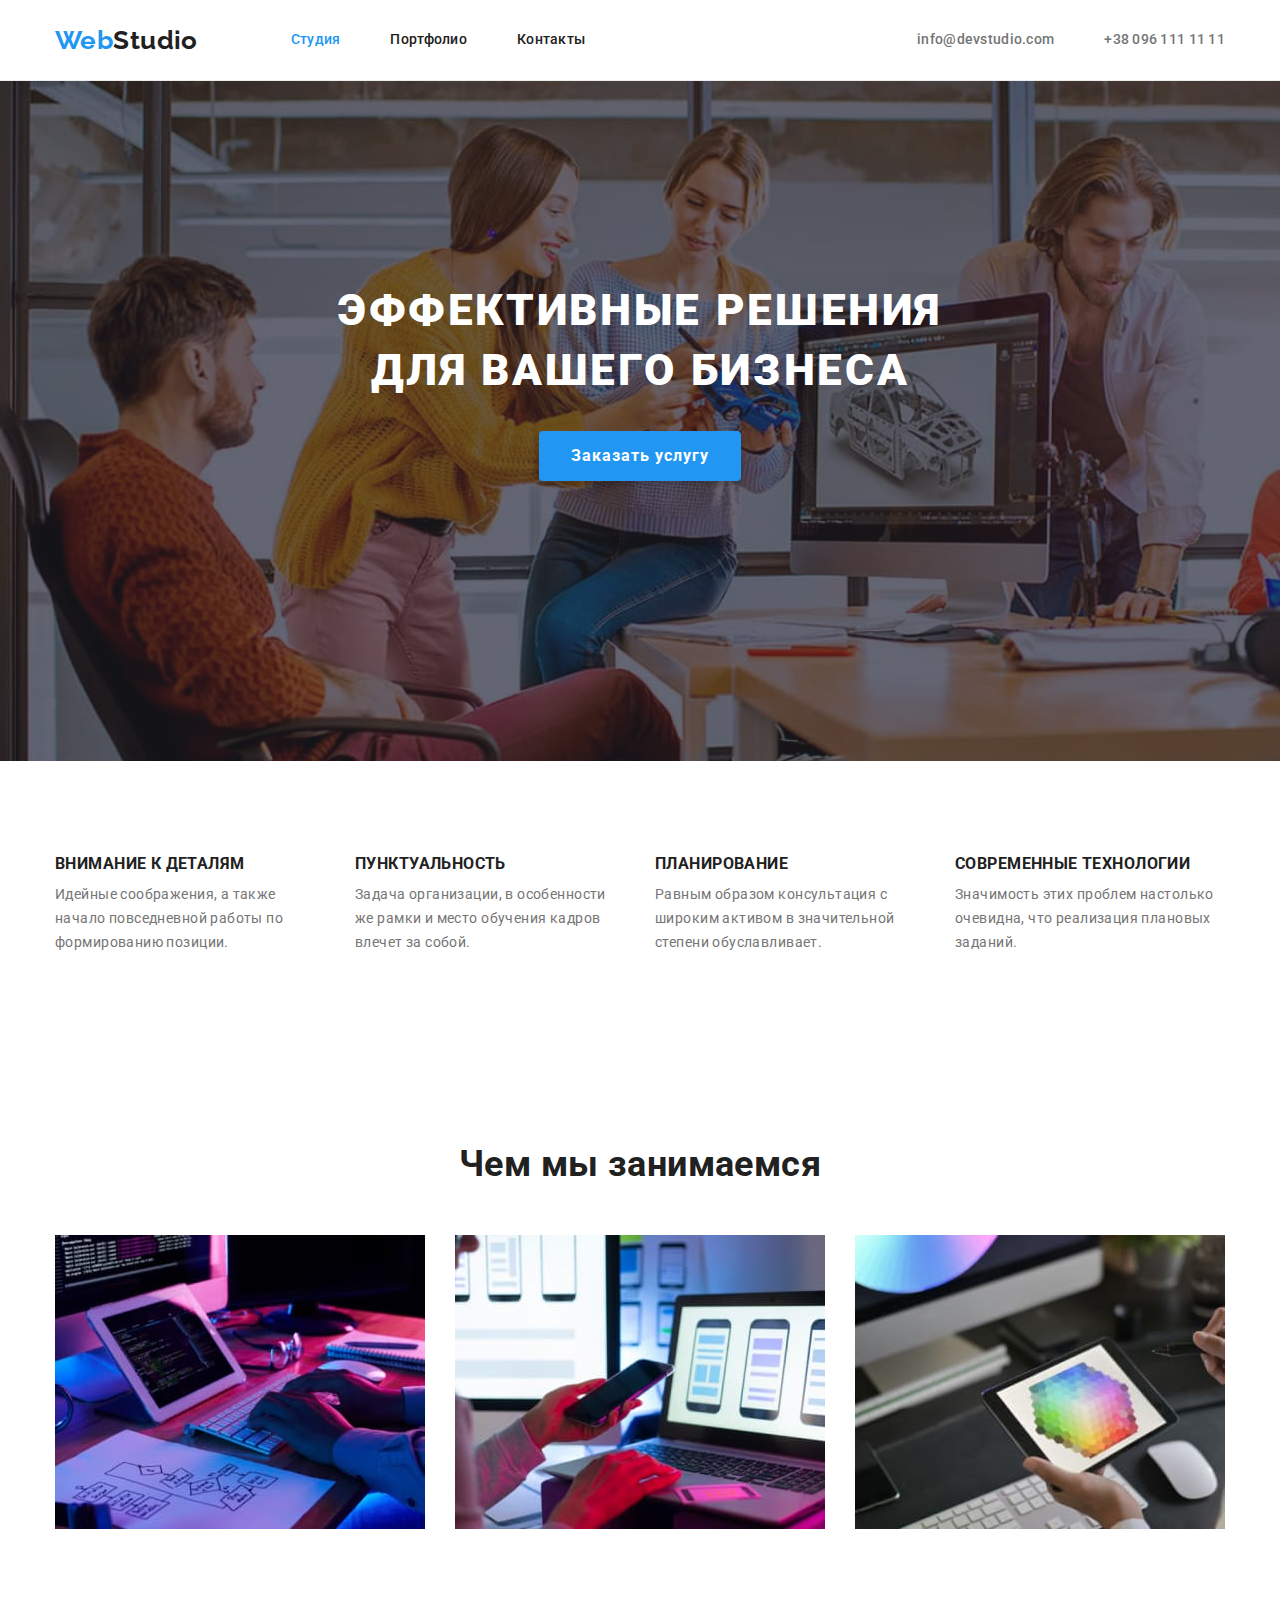
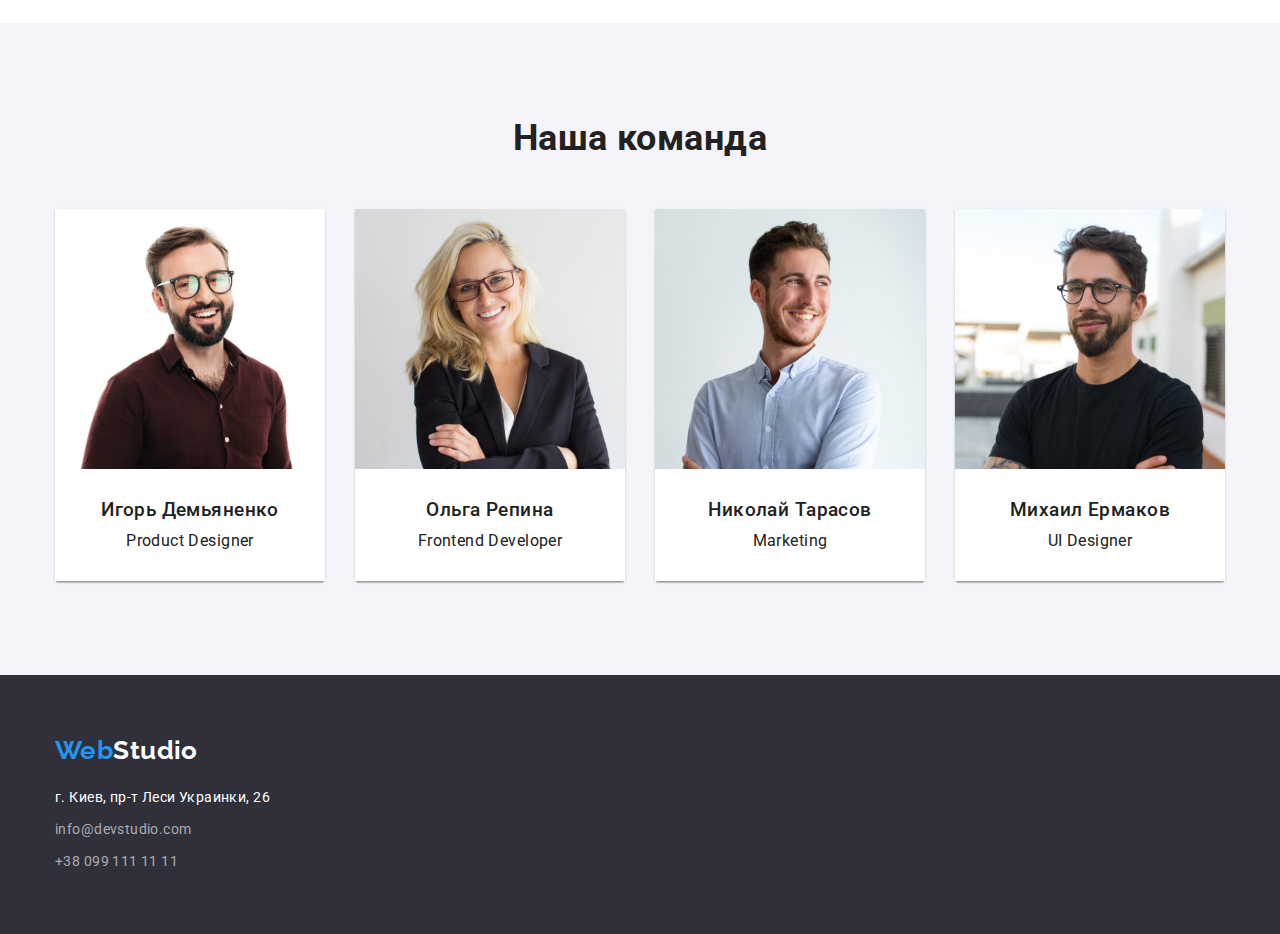
==== commit ca0d2072: "Градиент, Тени" ====
--- a/index.html
+++ b/index.html
@@ -42,8 +42,7 @@
         <h1 class="hero-title">Эффективные решения <br>для вашего бизнеса</h1>
         <button class="btn btn-main" type="button">Заказать услугу</button>    
         <!-- </div> -->
-    </section>
-    svg.icon  
+    </section> 
     <!-- Уникальный контент страницы -->
     <main>
         <section class="section"> <!--Особенности-->       
--- a/css/styles.css
+++ b/css/styles.css
@@ -177,7 +177,7 @@
 /* hero */
 .hero {
   /* min-height: 100vh; */
-  max-weigth: 1600;
+  max-width: 1600;
   padding-top: 200px;
   padding-bottom: 280px;
   text-align: center;
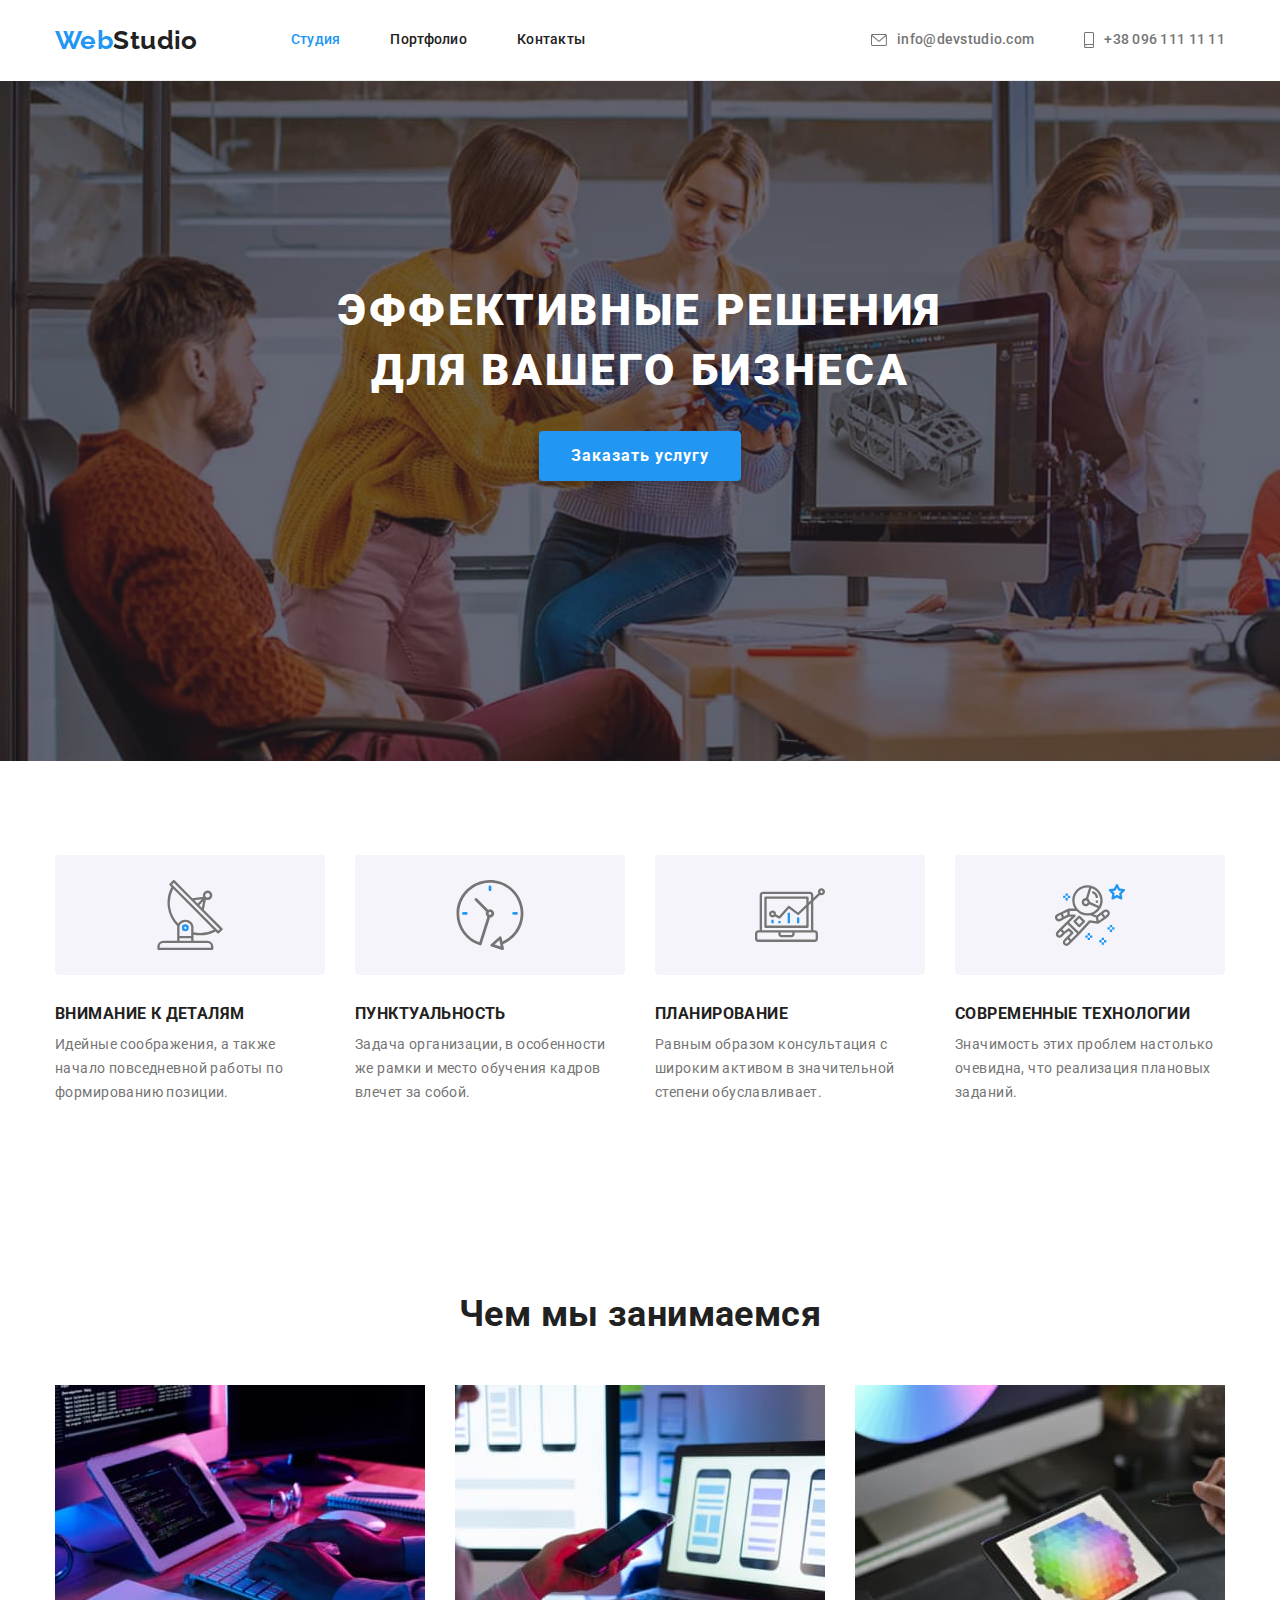
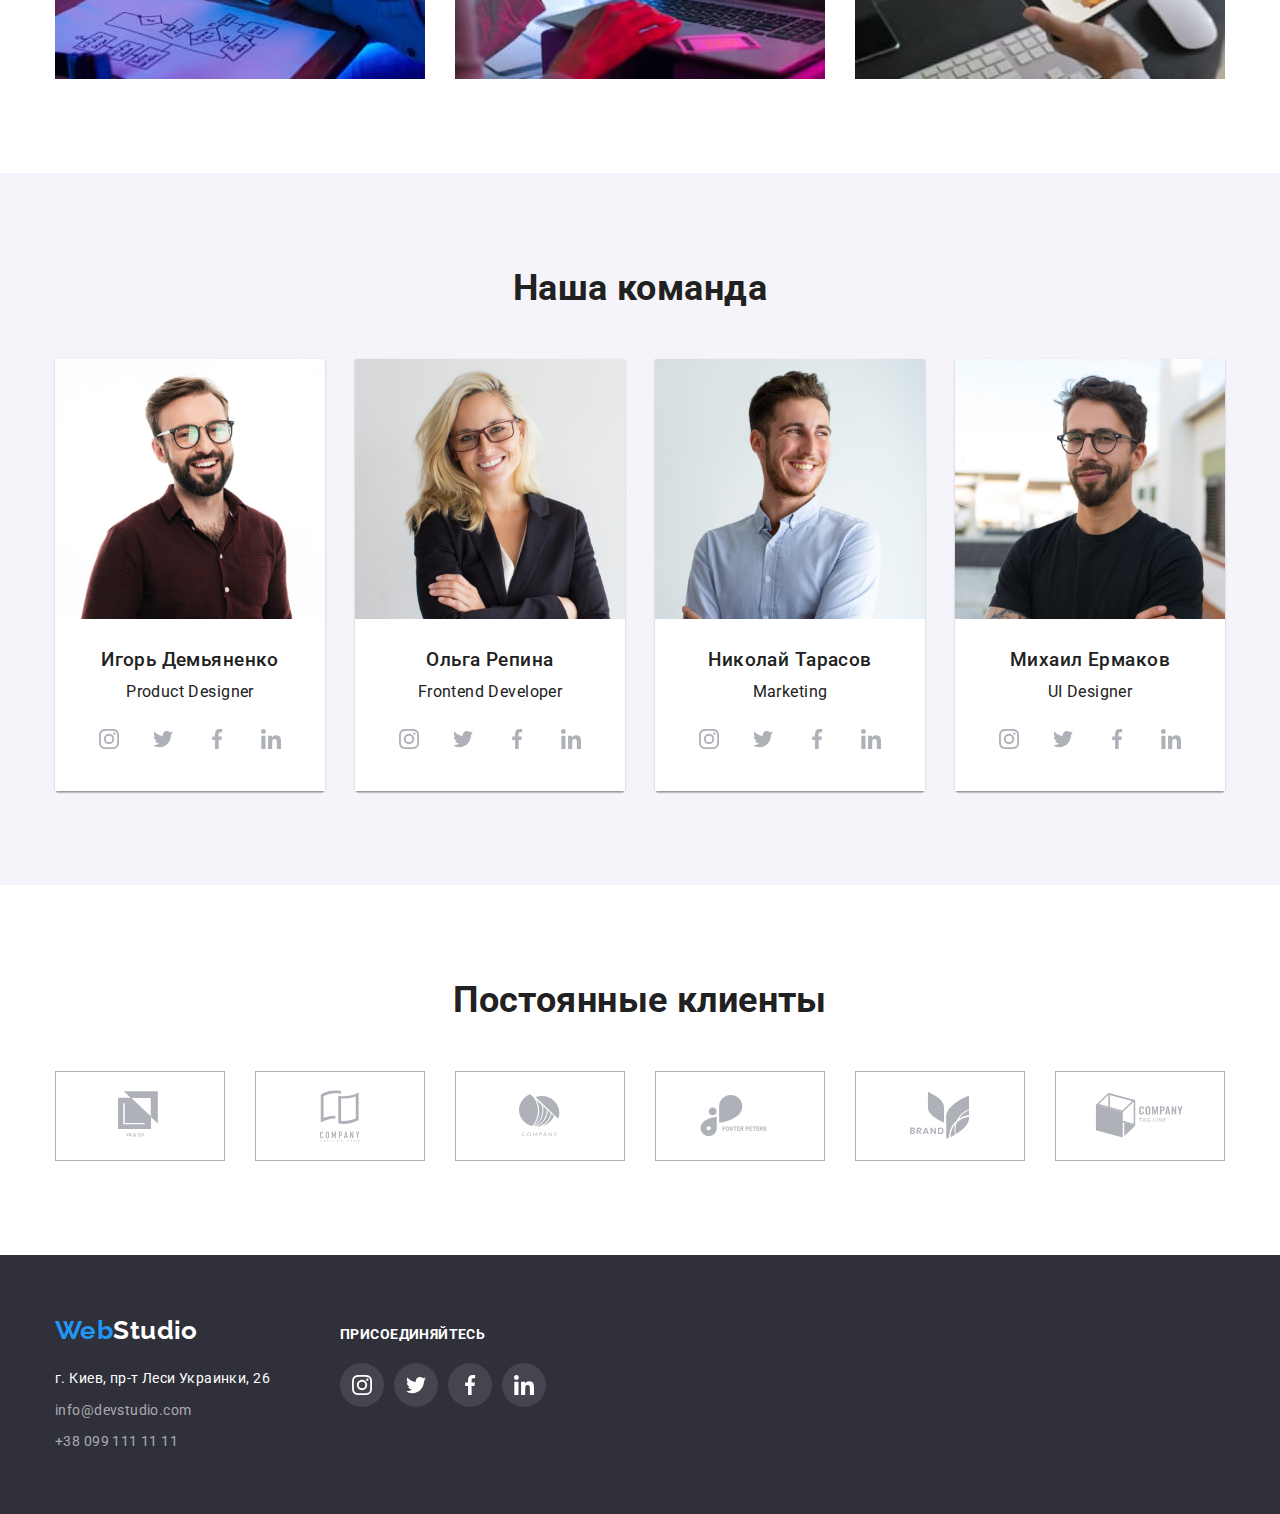
==== commit a0d5cb50: "hw-04" ====
--- a/index.html
+++ b/index.html
@@ -29,8 +29,24 @@
             </nav>
             
             <ul class="contact list menu">
-                <li class="menu-item"><a class="link" href="mailto:info@devstudio.com">info@devstudio.com</a></li>
-                <li class="menu-item"><a class="link" href="tel:+380961111111">+38 096 111 11 11</a></li>
+                <li class="menu-item">
+                    <a  class="link" 
+                        href="mailto:info@devstudio.com">
+                        <svg class="icon" width="16" height="12">
+                            <use href="./images/icons.svg#icon-envelope"></use>
+                        </svg>
+                        info@devstudio.com
+                    </a>
+                </li>
+                <li class="menu-item">
+                    <a  class="link" 
+                        href="tel:+380961111111">
+                        <svg class="icon" width="10" height="16">
+                            <use href="./images/icons.svg#icon-smartphone"></use>
+                        </svg>
+                        +38 096 111 11 11
+                    </a>
+                </li>
             </ul>
         </div>    
     </header>
@@ -45,12 +61,18 @@
     </section> 
     <!-- Уникальный контент страницы -->
     <main>
-        <section class="section"> <!--Особенности-->       
+        <!--Особенности-->
+        <section class="section">        
             <div class="container">
                 <h2 class="section-title visually-hidden">Особенности</h2>
                 <!--С помощью стилей потом скроем-->
                 <ul class="feature-list list">
                     <li class="list-item">
+                        <div class="trumb">
+                            <svg class="icon-antenna">
+                                <use href="../images/icons.svg#icon-antenna"></use>
+                            </svg>
+                        </div>
                         <h3 class="title">Внимание к деталям</h3>
                         <p>Идейные соображения, а также
                             начало повседневной работы по
@@ -58,6 +80,11 @@
                         </p>
                     </li>
                     <li class="list-item">
+                        <div class="trumb">
+                            <svg class="icon-clock">
+                                <use href="../images/icons.svg#icon-clock"></use>
+                            </svg>
+                        </div>
                         <h3 class="title">Пунктуальность</h3>
                         <p>Задача организации, в особенности
                             же рамки и место обучения кадров
@@ -65,6 +92,11 @@
                         </p>
                     </li>
                     <li class="list-item">
+                        <div class="trumb">
+                            <svg class="icon-diagram">
+                                <use href="../images/icons.svg#icon-diagram"></use>
+                            </svg>
+                        </div>
                         <h3 class="title">Планирование</h3>
                         <p>Равным образом консультация с
                             широким активом в значительной
@@ -72,6 +104,11 @@
                         </p>
                     </li>
                     <li class="list-item">
+                        <div class="trumb">
+                            <svg class="icon-astronaut">
+                                <use href="../images/icons.svg#icon-astronaut"></use>
+                            </svg>
+                        </div>
                         <h3 class="title">Современные технологии</h3>
                         <p>Значимость этих проблем настолько
                             очевидна, что реализация плановых
@@ -82,7 +119,8 @@
             </div>
         </section>
         
-        <section class="section"> <!--Чем мы занимаемся-->
+        <!--Чем мы занимаемся-->
+        <section class="section"> 
             <div class="container">
                 <h2 class="section-title">Чем мы занимаемся</h2>
                 <ul class="list">
@@ -100,7 +138,8 @@
             </div>
         </section>
         
-        <section class="section team"> <!--Наша команда-->
+        <!--Наша команда-->
+        <section class="section team"> 
             <div class="container">
                 <h2 class="section-title">Наша команда</h2>
                 <ul class="team-list  list">
@@ -109,13 +148,74 @@
                         <div class="img-title">
                             <h3 class="title">Игорь Демьяненко</h3>
                             <p>Product Designer</p>
-                        </div>
+                            <ul class="list social-icons">
+                                <li class="social-icons-item">
+                                    <a href="" class="social-icons-link" target="_blank" rel="noopener noreferrer">
+                                        <svg class="icon">
+                                            <use href="./images/icons.svg#icon-instagram"></use>
+                                        </svg>
+                                    </a>
+                                </li>
+                                <li class="social-icons-item">
+                                    <a href="" class="social-icons-link" target="_blank" rel="noopener noreferrer">
+                                        <svg class="icon">
+                                            <use href="./images/icons.svg#icon-twitter"></use>
+                                        </svg>
+                                    </a>
+                                </li>
+                                <li class="social-icons-item">
+                                    <a href="" class="social-icons-link" target="_blank" rel="noopener noreferrer">
+                                        <svg class="icon">
+                                            <use href="./images/icons.svg#icon-facebook"></use>
+                                        </svg>
+                                    </a>
+                                </li>
+                                <li class="social-icons-item">
+                                    <a href="" class="social-icons-link" target="_blank" rel="noopener noreferrer">
+                                        <svg class="icon">
+                                            <use href="./images/icons.svg#icon-linkedin"></use>
+                                        </svg>
+                                    </a>
+                                </li>
+                            </ul>
+                        </div>
+                        
                     </li>
                     <li class="list-item">
                         <img src="./images/main/frontend_developer.jpg" alt="Ольга Репина Frontend Developer" width="270">
                         <div class="img-title">
                             <h3 class="title">Ольга Репина</h3>
                             <p>Frontend Developer</p>
+                            <ul class="list social-icons">
+                                <li class="social-icons-item">
+                                    <a href="" class="social-icons-link" target="_blank" rel="noopener noreferrer">
+                                        <svg class="icon">
+                                            <use href="./images/icons.svg#icon-instagram"></use>
+                                        </svg>
+                                    </a>
+                                </li>
+                                <li class="social-icons-item">
+                                    <a href="" class="social-icons-link" target="_blank" rel="noopener noreferrer">
+                                        <svg class="icon">
+                                            <use href="./images/icons.svg#icon-twitter"></use>
+                                        </svg>
+                                    </a>
+                                </li>
+                                <li class="social-icons-item">
+                                    <a href="" class="social-icons-link" target="_blank" rel="noopener noreferrer">
+                                        <svg class="icon">
+                                            <use href="./images/icons.svg#icon-facebook"></use>
+                                        </svg>
+                                    </a>
+                                </li>
+                                <li class="social-icons-item">
+                                    <a href="" class="social-icons-link" target="_blank" rel="noopener noreferrer">
+                                        <svg class="icon">
+                                            <use href="./images/icons.svg#icon-linkedin"></use>
+                                        </svg>
+                                    </a>
+                                </li>
+                            </ul>
                         </div>
                     </li>
                     <li class="list-item">
@@ -123,6 +223,36 @@
                         <div class="img-title">
                             <h3 class="title">Николай Тарасов</h3>
                             <p>Marketing</p>
+                            <ul class="list social-icons">
+                                <li class="social-icons-item">
+                                    <a href="" class="social-icons-link" target="_blank" rel="noopener noreferrer">
+                                        <svg class="icon">
+                                            <use href="./images/icons.svg#icon-instagram"></use>
+                                        </svg>
+                                    </a>
+                                </li>
+                                <li class="social-icons-item">
+                                    <a href="" class="social-icons-link" target="_blank" rel="noopener noreferrer">
+                                        <svg class="icon">
+                                            <use href="./images/icons.svg#icon-twitter"></use>
+                                        </svg>
+                                    </a>
+                                </li>
+                                <li class="social-icons-item">
+                                    <a href="" class="social-icons-link" target="_blank" rel="noopener noreferrer">
+                                        <svg class="icon">
+                                            <use href="./images/icons.svg#icon-facebook"></use>
+                                        </svg>
+                                    </a>
+                                </li>
+                                <li class="social-icons-item">
+                                    <a href="" class="social-icons-link" target="_blank" rel="noopener noreferrer">
+                                        <svg class="icon">
+                                            <use href="./images/icons.svg#icon-linkedin"></use>
+                                        </svg>
+                                    </a>
+                                </li>
+                            </ul>
                         </div>
                     </li>
                     <li class="list-item">
@@ -130,9 +260,91 @@
                         <div class="img-title">
                             <h3 class="title">Михаил Ермаков</h3>
                             <p>UI Designer</p>
-                        </div>
-                    </li>
-                </ul>
+                            <ul class="list social-icons">
+                                <li class="social-icons-item">
+                                    <a href="" class="social-icons-link" target="_blank" rel="noopener noreferrer">
+                                        <svg class="icon">
+                                            <use href="./images/icons.svg#icon-instagram"></use>
+                                        </svg>
+                                    </a>
+                                </li>
+                                <li class="social-icons-item">
+                                    <a href="" class="social-icons-link" target="_blank" rel="noopener noreferrer">
+                                        <svg class="icon">
+                                            <use href="./images/icons.svg#icon-twitter"></use>
+                                        </svg>
+                                    </a>
+                                </li>
+                                <li class="social-icons-item">
+                                    <a href="" class="social-icons-link" target="_blank" rel="noopener noreferrer">
+                                        <svg class="icon">
+                                            <use href="./images/icons.svg#icon-facebook"></use>
+                                        </svg>
+                                    </a>
+                                </li>
+                                <li class="social-icons-item">
+                                    <a href="" class="social-icons-link" target="_blank" rel="noopener noreferrer">
+                                        <svg class="icon">
+                                            <use href="./images/icons.svg#icon-linkedin"></use>
+                                        </svg>
+                                    </a>
+                                </li>
+                            </ul>
+                        </div>
+                    </li>
+                </ul>
+            </div>
+        </section>
+
+        <!-- Постоянные клиенты -->
+        <section class="section">
+            <div class="container">
+                <h2 class="section-title">Постоянные клиенты</h2>
+                <ul class="client-list list">
+                    <li class="client-icons-item">
+                        <a href="" class="client-icons-link" target="_blank" rel="noopener noreferrer">
+                            <svg class="icon" width="44" height="49">
+                                <use href="./images/icons.svg#icon-logo1"></use>
+                            </svg>
+                        </a>
+                    </li>
+                    <li class="client-icons-item">
+                        <a href="" class="client-icons-link" target="_blank" rel="noopener noreferrer">
+                            <svg class="icon" width="40" height="52">
+                                <use href="./images/icons.svg#icon-logo2"></use>
+                            </svg>
+                        </a>
+                    </li>
+                    <li class="client-icons-item">
+                        <a href="" class="client-icons-link" target="_blank" rel="noopener noreferrer">
+                            <svg class="icon" width="41" height="43">
+                                <use href="./images/icons.svg#icon-logo3"></use>
+                            </svg>
+                        </a>
+                    </li>
+                    <li class="client-icons-item">
+                        <a href="" class="client-icons-link" target="_blank" rel="noopener noreferrer">
+                            <svg class="icon" width="80" height="42">
+                                <use href="./images/icons.svg#icon-logo4"></use>
+                            </svg>
+                        </a>
+                    </li>
+                    <li class="client-icons-item">
+                        <a href="" class="client-icons-link" target="_blank" rel="noopener noreferrer">
+                            <svg class="icon" width="59" height="47">
+                                <use href="./images/icons.svg#icon-logo5"></use>
+                            </svg>
+                        </a>
+                    </li>
+                    <li class="client-icons-item">
+                        <a href="" class="client-icons-link" target="_blank" rel="noopener noreferrer">
+                            <svg class="icon" width="89" height="45">
+                                <use href="./images/icons.svg#icon-logo6"></use>
+                            </svg>
+                        </a>
+                    </li>
+                </ul>
+
             </div>
         </section>
     </main>
@@ -140,17 +352,53 @@
     <!-- Подвал страницы -->
     <footer class="footer section">
         <div class="container">
-            <a class="logo" href="./index.html">
-                Web<span class="footer-logo-title">Studio</span>
-            </a>
-            <address class="addr-title">
-                <ul class="list">
-                    <li class="addr-item">г. Киев, пр-т Леси Украинки, 26</li>
-                    <li class="addr-item"><a class="link foot-link" href="mailto:info@devstudio.com">info@devstudio.com</a></li>
-                    <li class="addr-item"><a class="link foot-link" href="tel:+380991111111">+38 099 111 11 11</a></li>
-                </ul>
-            </address>
+            <div class="addr">
+                <a class="logo" href="./index.html">
+                    Web<span class="footer-logo-title">Studio</span>
+                </a>
+                <address class="addr-title">
+                    <ul class="list">
+                        <li class="addr-item">г. Киев, пр-т Леси Украинки, 26</li>
+                        <li class="addr-item"><a class="link foot-link" href="mailto:info@devstudio.com">info@devstudio.com</a></li>
+                        <li class="addr-item"><a class="link foot-link" href="tel:+380991111111">+38 099 111 11 11</a></li>
+                    </ul>
+                </address>
+            </div>
+            <div class="social-links">
+                <h2 class="section-title">Присоединяйтесь</h2>
+                <ul class="list social-icons">
+                    <li class="social-icons-item">
+                        <a href="" class="social-icons-link" target="_blank" rel="noopener noreferrer">
+                            <svg class="icon">
+                                <use href="./images/icons.svg#icon-instagram"></use>
+                            </svg>
+                        </a>
+                    </li>
+                    <li class="social-icons-item">
+                        <a href="" class="social-icons-link" target="_blank" rel="noopener noreferrer">
+                            <svg class="icon">
+                                <use href="./images/icons.svg#icon-twitter"></use>
+                            </svg>
+                        </a>
+                    </li>
+                    <li class="social-icons-item">
+                        <a href="" class="social-icons-link" target="_blank" rel="noopener noreferrer">
+                            <svg class="icon">
+                                <use href="./images/icons.svg#icon-facebook"></use>
+                            </svg>
+                        </a>
+                    </li>
+                    <li class="social-icons-item">
+                        <a href="" class="social-icons-link" target="_blank" rel="noopener noreferrer">
+                            <svg class="icon">
+                                <use href="./images/icons.svg#icon-linkedin"></use>
+                            </svg>
+                        </a>
+                    </li>
+                </ul>
+            </div>
         </div>
+        
     </footer>
 </body>
 </html>--- a/css/styles.css
+++ b/css/styles.css
@@ -20,6 +20,7 @@
   --secondary-bg-color: #f5f4fa;
   --line-color: #ececec;
   --card-border-color: #eeeeee;
+  --icons-color: #afb1b8;
   --grid-item: 3;
 }
 /* Рекомендуется всегда подключать */
@@ -114,9 +115,7 @@
   margin-right: 50px;
 }
 
-.site-nav {
-  /* padding-top: 24px;
-  padding-bottom: 24px; */
+.site-nav .container {
   border-bottom: 1px solid var(--line-color);
 }
 /* Выравнивание в один ряд всех эл. хедера (навигации) */
@@ -171,7 +170,43 @@
 }
 /* contacts */
 .contact .link {
+  display: flex;
+  align-items: center;
   color: var(--secondary-text-color);
+}
+.contact .icon {
+  fill: currentColor;
+  margin-right: 10px;
+}
+
+.social-icons {
+  display: inline-flex;
+  padding-top: 16px;
+}
+.social-icons-item + .social-icons-item {
+  margin-left: 10px;
+}
+.social-icons-link {
+  display: flex;
+  justify-content: center;
+  align-items: center;
+  width: 44px;
+  height: 44px;
+  border-radius: 50%;
+}
+.social-icons .icon {
+  width: 20px;
+  height: 20px;
+  fill: var(--icons-color);
+}
+.social-icons-link:hover,
+.social-icons-link:focus {
+  fill: var(--hero-text-color);
+  background-color: var(--accent-color);
+}
+.social-icons-link:hover .icon,
+.social-icons-link:focus .icon {
+  fill: var(--hero-text-color);
 }
 
 /* hero */
@@ -251,7 +286,6 @@
   padding-top: 94px;
   padding-bottom: 94px;
 }
-
 .section-title {
   margin-bottom: 50px;
 
@@ -264,16 +298,33 @@
 
 /* features */
 .feature-list {
+  display: flex;
+  padding: 0;
+  list-style: none;
+
   color: var(--secondary-text-color);
 }
 /* Задаёт ширину эл. списка Особенностей */
 .feature-list .list-item {
+  /*display: block; /*чтобы растянулся на ширину родителя*/
   width: calc(100% / 12 * var(--grid-item));
-  /* max-width: 300px; */
+}
+.trumb {
+  height: 120px;
+  text-align: center;
+  padding-top: 25px;
+  padding-bottom: 25px;
+  margin-bottom: 30px;
+  background-color: var(--secondary-bg-color);
+  border-radius: 4px;
+}
+.feature-list .trumb > svg {
+  fill: currentColor;
+  width: 70px;
+  height: 70px;
 }
 .feature-list .title {
   margin-bottom: 10px;
-
   font-weight: 700;
   line-height: 1.14;
   text-transform: uppercase;
@@ -288,6 +339,7 @@
   font-size: 16px;
   line-height: 1.19;
   text-align: center;
+  /* background-color: var(--hero-text-color); */
 }
 .team-list .list-item {
   box-shadow: 0px 1px 3px rgba(0, 0, 0, 0.12), 0px 1px 1px rgba(0, 0, 0, 0.14), 0px 2px 1px rgba(0, 0, 0, 0.2);
@@ -300,12 +352,47 @@
 .team-list .img-title {
   padding-top: 30px;
   padding-bottom: 30px;
-
   background-color: var(--hero-text-color);
 }
 .img-title .title {
   margin-bottom: 10px;
 }
+
+/* Постоянные клиенты */
+.client-list{
+  flex-wrap: wrap;
+  --grid-item: 6;
+}
+.client-list .client-icons-item{
+flex-basis: calc((100% - 30px * (var(--grid-item) - 1)) / var(--grid-item));
+}
+.client-icons {
+  display: inline-flex;
+  padding-top: 16px;
+}
+.client-icons-item + .client-icons-item {
+  margin-left: 30px;
+}
+.client-icons-link {
+  display: flex;
+  justify-content: center;
+  align-items: center;
+  
+  height: 90px;
+  border: 1px solid var(--icons-color);
+}
+.client-icons-item .icon {
+  fill: var(--icons-color);
+}
+.client-icons-link:hover,
+.client-icons-link:focus {
+  border-color: var(--accent-color);
+}
+.client-icons-link:hover .icon,
+.client-icons-link:focus .icon {
+  fill: var(--accent-color);
+}
+
 /* порфолио карточки*/
 .portfolio-list {
   flex-wrap: wrap;
@@ -331,7 +418,6 @@
 }
 .portfolio-list .card-title {
   padding: 20px 24px;
-  /* padding-bottom: 20px; */
   border: 1px solid var(--card-border-color);
   border-top: none;
 }
@@ -351,8 +437,18 @@
   background-color: var(--hero-bg-color);
 }
 .footer.section {
+  display: flex;
+}
+.footer.section {
   padding-top: 60px;
   padding-bottom: 60px;
+}
+.footer .container{
+  display: flex;
+}
+.footer .addr{
+  margin-right: 70px;
+
 }
 .footer-logo-title {
   color: var(--hero-text-color);
@@ -373,3 +469,27 @@
 .addr-item:not(:last-child) {
   margin-bottom: 8px;
 }
+.footer .social-links {
+  margin-top: 12px;
+}
+.social-links .section-title {
+  margin-bottom: 20px;
+  text-align: left;
+  font-weight: bold;
+  font-size: 14px;
+  line-height: 1.14;
+  text-transform: uppercase;
+  color: var(--hero-text-color);
+}
+.footer .social-icons {
+  padding-top: 0px;
+}
+.footer .icon {
+  fill: var(--hero-text-color);
+}
+.footer .social-icons-link {
+  background-color: rgba(255, 255, 255, 0.1);
+}
+.footer .social-icons-link:hover,
+.footer .social-icons-link:focus {
+  background-color: var(--accent-color);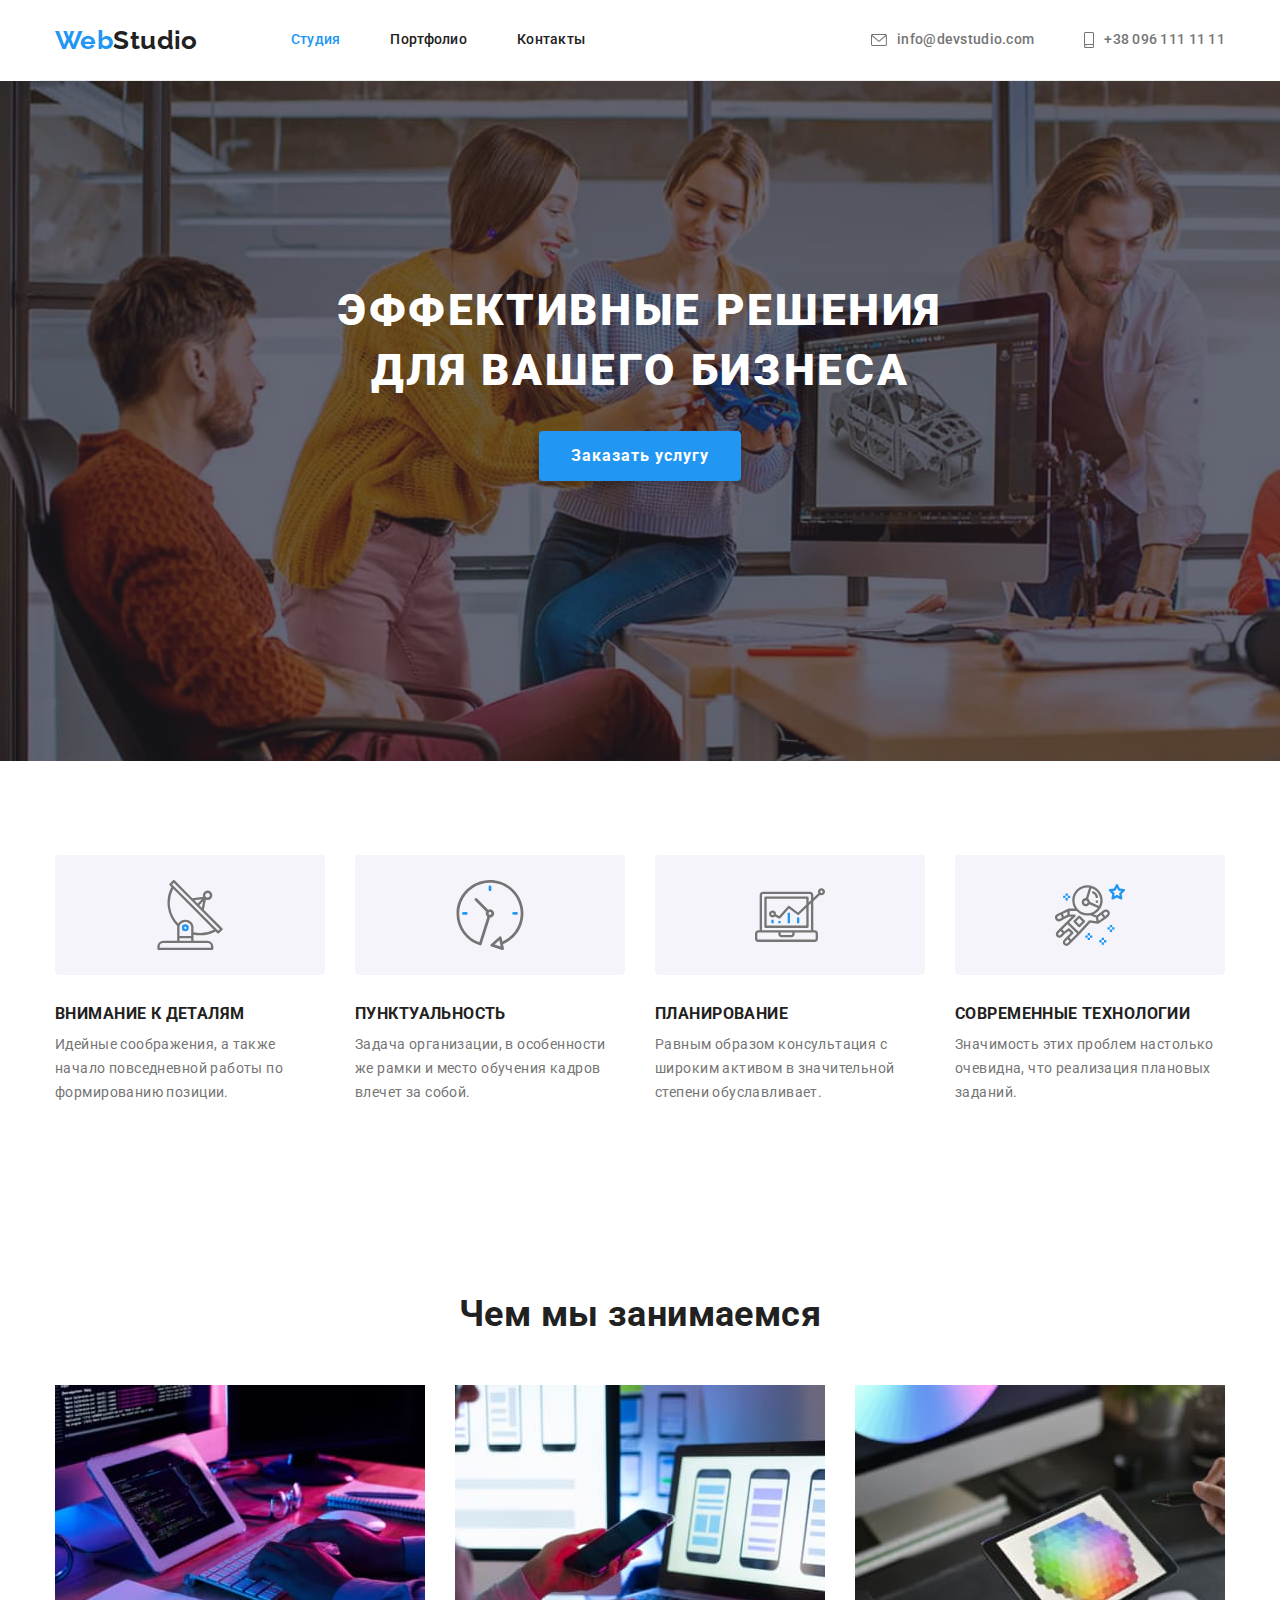
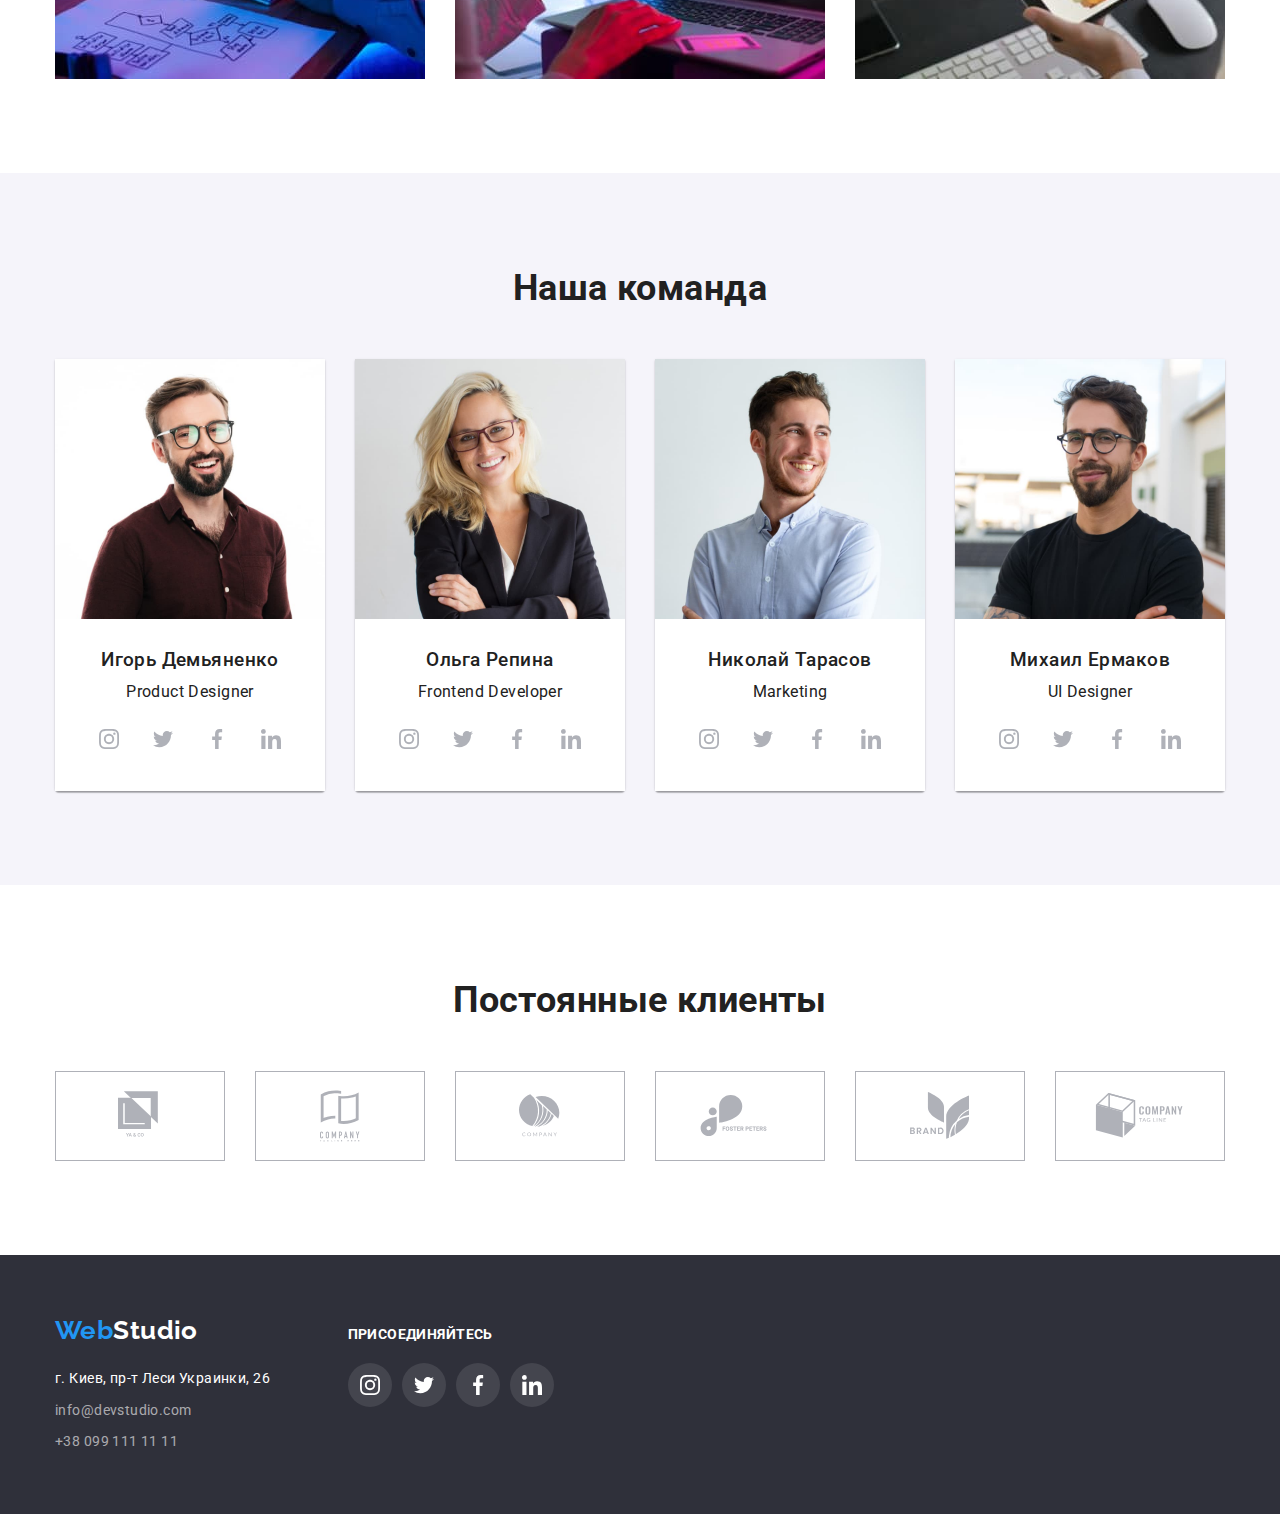
==== commit a16a04ee: "Иконки отображаются" ====
--- a/index.html
+++ b/index.html
@@ -70,7 +70,7 @@
                     <li class="list-item">
                         <div class="trumb">
                             <svg class="icon-antenna">
-                                <use href="../images/icons.svg#icon-antenna"></use>
+                                <use href="./images/icons.svg#icon-antenna"></use>
                             </svg>
                         </div>
                         <h3 class="title">Внимание к деталям</h3>
@@ -82,7 +82,7 @@
                     <li class="list-item">
                         <div class="trumb">
                             <svg class="icon-clock">
-                                <use href="../images/icons.svg#icon-clock"></use>
+                                <use href="./images/icons.svg#icon-clock"></use>
                             </svg>
                         </div>
                         <h3 class="title">Пунктуальность</h3>
@@ -94,7 +94,7 @@
                     <li class="list-item">
                         <div class="trumb">
                             <svg class="icon-diagram">
-                                <use href="../images/icons.svg#icon-diagram"></use>
+                                <use href="./images/icons.svg#icon-diagram"></use>
                             </svg>
                         </div>
                         <h3 class="title">Планирование</h3>
@@ -106,7 +106,7 @@
                     <li class="list-item">
                         <div class="trumb">
                             <svg class="icon-astronaut">
-                                <use href="../images/icons.svg#icon-astronaut"></use>
+                                <use href="./images/icons.svg#icon-astronaut"></use>
                             </svg>
                         </div>
                         <h3 class="title">Современные технологии</h3>
--- a/css/styles.css
+++ b/css/styles.css
@@ -395,6 +395,7 @@
 
 /* порфолио карточки*/
 .portfolio-list {
+  display: flex;
   flex-wrap: wrap;
 
   font-size: 16px;
@@ -413,7 +414,7 @@
 }
 /* тень при ховере */
 .portfolio-list .list-item:hover,
-.portfolio-list .list-item:focus {
+.portfolio-list .list-item .link:focus {
   box-shadow: 0px 1px 1px rgba(0, 0, 0, 0.12), 0px 4px 4px rgba(0, 0, 0, 0.06), 1px 4px 6px rgba(0, 0, 0, 0.16);
 }
 .portfolio-list .card-title {
@@ -446,9 +447,13 @@
 .footer .container{
   display: flex;
 }
+.footer .conteiner{
+  flex-wrap: wrap;
+  --grid-item: 2;
+}
+
 .footer .addr{
-  margin-right: 70px;
-
+  width: calc(100% / 12 * var(--grid-item));
 }
 .footer-logo-title {
   color: var(--hero-text-color);
@@ -471,6 +476,7 @@
 }
 .footer .social-links {
   margin-top: 12px;
+  width: calc(100% / 12 * var(--grid-item));
 }
 .social-links .section-title {
   margin-bottom: 20px;
@@ -492,4 +498,4 @@
 }
 .footer .social-icons-link:hover,
 .footer .social-icons-link:focus {
-  background-color: var(--accent-color);+  background-color: var(--accent-color);
